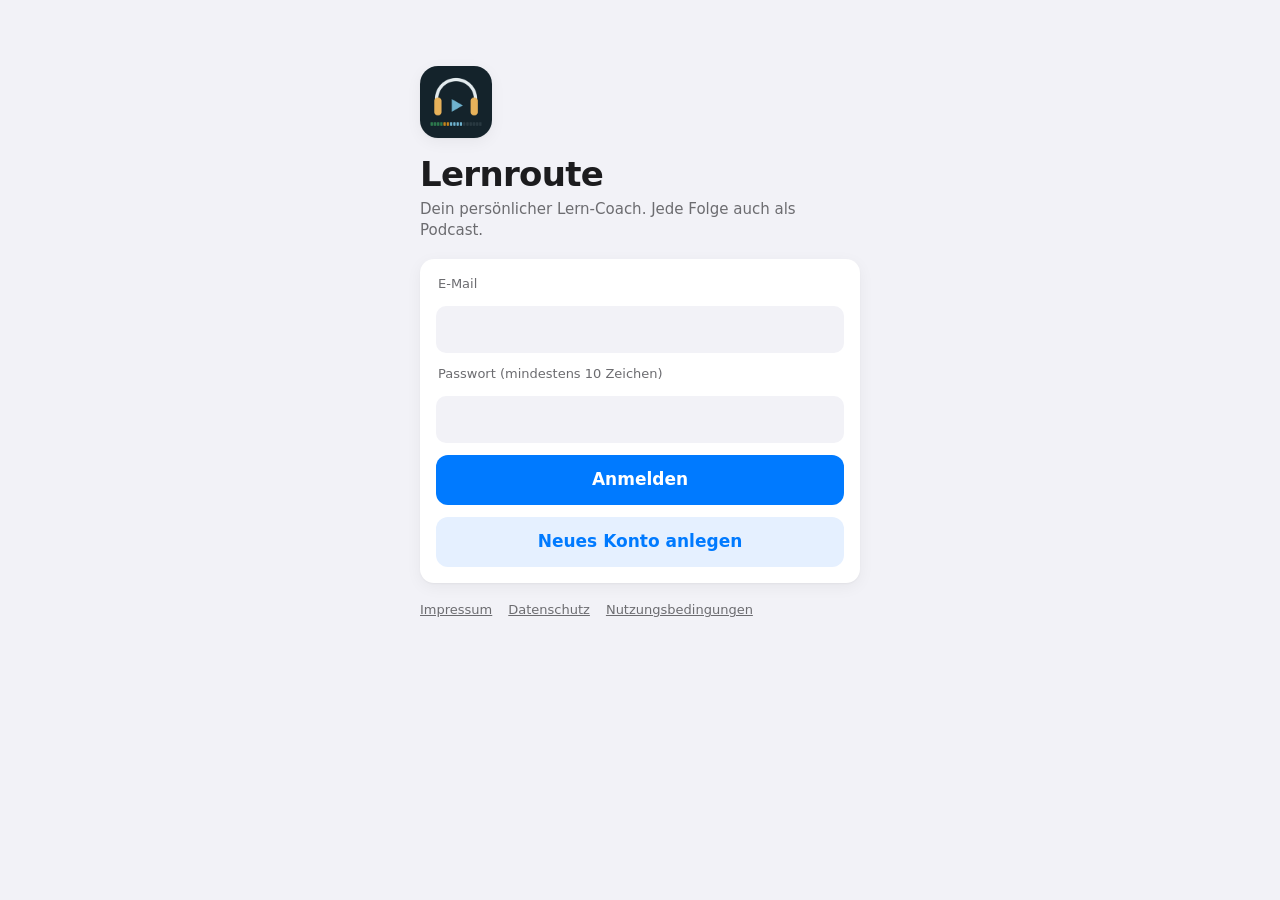
==== lernroute/index.html @ d4c07ac5 "Lernroute ausliefern 48ecef9" ====
<!doctype html>
<html lang="de">
<head>
<meta charset="utf-8">
<meta http-equiv="Content-Security-Policy" content="default-src 'self'; script-src 'self'; style-src 'self' 'unsafe-inline'; img-src 'self' data: blob:; media-src 'self' blob: https://hikftcmfdshvjpqovdaq.supabase.co; connect-src 'self' https://hikftcmfdshvjpqovdaq.supabase.co wss://hikftcmfdshvjpqovdaq.supabase.co; object-src 'none'; base-uri 'self'; form-action 'self'; frame-ancestors 'none'">
<meta name="referrer" content="no-referrer">
<meta name="viewport" content="width=device-width,initial-scale=1,viewport-fit=cover">
<title>Lernroute</title>
<meta name="description" content="Dein persönlicher Lern-Coach mit Podcast.">
<meta name="apple-mobile-web-app-title" content="Lernroute">
<meta name="apple-mobile-web-app-capable" content="yes">
<meta name="mobile-web-app-capable" content="yes">
<meta name="apple-mobile-web-app-status-bar-style" content="default">
<link rel="apple-touch-icon" href="icons/apple-touch-icon.png">
<link rel="icon" type="image/png" href="icons/icon-192.png">
<link rel="manifest" href="manifest.webmanifest">
<link rel="stylesheet" href="style.css">
<script src="config.js"></script>
<script src="version.js"></script>
<script src="vendor/supabase.js"></script>
</head>
<body>
<div class="wrap">
  <div class="err" id="err" hidden></div>

  <!-- Anmeldung -->
  <section class="gate" id="v-login" hidden aria-labelledby="t-login">
    <img class="logo" src="icons/icon-192.png" alt="">
    <div><h1 class="big" id="t-login">Lernroute</h1><p class="lead">Dein persönlicher Lern-Coach. Jede Folge auch als Podcast.</p></div>
    <form class="card field" id="f-login">
      <label for="l-mail">E-Mail</label>
      <input id="l-mail" class="txt" type="email" autocomplete="email" required>
      <label for="l-pw">Passwort (mindestens 10 Zeichen)</label>
      <input id="l-pw" class="txt" type="password" autocomplete="current-password" minlength="10" required>
      <button class="btn primary block" type="submit" id="b-login">Anmelden</button>
      <button class="btn block" type="button" id="b-registrieren">Neues Konto anlegen</button>
      <span class="hint" id="login-msg" role="status"></span>
    </form>
    <div class="links"><a href="impressum.html">Impressum</a><a href="datenschutz.html">Datenschutz</a><a href="agb.html">Nutzungsbedingungen</a></div>
  </section>

  <!-- Einladungscode -->
  <section class="gate" id="v-code" hidden aria-labelledby="t-code">
    <div><h1 class="big" id="t-code">Willkommen</h1><p class="lead">Die Lernroute ist gerade in einer geschlossenen Testphase. Gib deinen Einladungscode ein.</p></div>
    <form class="card field" id="f-code">
      <label for="c-code">Einladungscode</label>
      <input id="c-code" class="txt" autocomplete="off" autocapitalize="characters" required placeholder="LERNEN-XXXX-XXXX-XXXX">
      <button class="btn primary block" type="submit">Freischalten</button>
      <span class="hint" id="code-msg" role="status"></span>
    </form>
    <button class="btn ghost" type="button" data-abmelden>Abmelden</button>
  </section>

  <!-- Einwilligung -->
  <section class="gate" id="v-einw" hidden aria-labelledby="t-einw">
    <div><h1 class="big" id="t-einw">Bevor es losgeht</h1><p class="lead" id="einw-lead">Bitte lies und bestätige diese drei Punkte.</p></div>
    <form class="card field" id="f-einw">
      <label class="check"><input type="checkbox" required><span>Ich akzeptiere die <a href="agb.html" target="_blank" rel="noopener">Nutzungsbedingungen</a>.</span></label>
      <label class="check"><input type="checkbox" required><span>Ich habe die <a href="datenschutz.html" target="_blank" rel="noopener">Datenschutzerklärung</a> gelesen.</span></label>
      <label class="check"><input type="checkbox" required><span>Meine Eingaben (Profil, Fragen, Themen) werden zur Erstellung der Folgen an Anthropic (Claude) und ElevenLabs übermittelt. Ich gebe dort keine vertraulichen Firmendaten und keine Daten anderer Personen ein.</span></label>
      <button class="btn primary block" type="submit">Zustimmen und starten</button>
      <span class="hint" id="einw-msg" role="status"></span>
    </form>
    <button class="btn ghost" type="button" data-abmelden>Abmelden</button>
  </section>

  <!-- Leseansicht -->
  <article class="reader" id="reader" hidden>
    <div class="nav"><button class="back" id="rback">‹ Zurück</button></div>
    <div class="meta-line" id="rmeta"></div>
    <h2 id="rtitle"></h2>
    <div class="podplayer" id="rpod" hidden>
      <div class="pp-top"><span class="pp-ic" aria-hidden="true">🎧</span><div><strong>Podcast-Folge</strong><span class="hint">Anna und Ben · vertont mit ElevenLabs</span></div></div>
      <audio id="raudio" controls preload="metadata" playsinline></audio>
    </div>
    <span class="hint" id="rhinweis" role="status"></span>
    <div class="art" id="rbody"></div>
    <div class="exbox" id="rex" hidden>
      <span class="lbl">Mini-Übung</span>
      <label for="rexcb"><input type="checkbox" id="rexcb"><span id="rextext"></span></label>
    </div>
    <div class="exbox" id="rmerk" hidden><span class="lbl">Merksatz</span><span id="rmerktext"></span></div>
    <div id="rquellen"></div>
    <p class="foot">KI-generiert: Text von Claude (Anthropic), Stimmen von ElevenLabs. Bitte prüfe wichtige Angaben selbst.</p>
    <div><button class="back" id="rback2">‹ Zurück zur Übersicht</button></div>
  </article>

  <div id="main" hidden>
    <!-- Ebene 1: Lernrouten -->
    <section class="tab" id="tab-heute" aria-labelledby="t-heute">
      <div>
        <div class="toprow"><div class="date" id="today"></div><button class="langpill" id="langbtn" aria-haspopup="dialog">🌐 Deutsch</button></div>
        <h1 class="big" id="t-heute">Hallo!</h1>
        <p class="lead">Wähle eine Lernroute. Darin siehst du, was schon im Podcast ist und was noch kommt.</p>
      </div>
      <div class="list" id="laeuft" hidden></div>
      <div class="sec">
        <h2 class="group-title">Deine Lernrouten</h2>
        <div class="list" id="homeroutes"><p class="empty">Lade deine Lernrouten …</p></div>
        <button class="btn block" id="homeadd">+ Neue Lernroute</button>
      </div>
      <div class="sec">
        <h2 class="group-title" id="h-radar">Markt-Radar <small>samstags</small></h2>
        <div class="list" id="radar"><p class="empty">Der erste Markt-Radar erscheint hier am Samstag.</p></div>
      </div>
    </section>

    <!-- Ebene 2: eine Lernroute -->
    <section class="tab" id="tab-route" aria-labelledby="htitle" hidden>
      <div class="nav"><button class="back" id="rvback">‹ Lernrouten</button></div>
      <div class="card hero">
        <div class="hero-top">
          <div class="ring" aria-hidden="true"><svg viewBox="0 0 76 76"><circle cx="38" cy="38" r="32" fill="none" stroke="var(--fill)" stroke-width="9"/><circle id="ringc" cx="38" cy="38" r="32" fill="none" stroke="var(--green-fill)" stroke-width="9" stroke-linecap="round" stroke-dasharray="201.06" stroke-dashoffset="201.06"/></svg><span class="pct" id="ringp">0%</span></div>
          <div style="min-width:0"><h2 id="htitle">Lernroute</h2><p class="lead" id="hlead"></p></div>
        </div>
        <div class="route" id="route" aria-hidden="true"></div>
        <div class="stats" id="stats"></div>
        <div class="go">
          <button class="btn primary block" id="fire">Nächste Folge dieser Route starten</button>
          <span class="hint" id="firemsg" role="status">Nach etwa zehn Minuten ist sie hier und in deiner Podcast-App.</span>
        </div>
      </div>
      <div class="card podcard" id="podcard" hidden>
        <div class="pod-top"><span class="pod-ic" aria-hidden="true">🎧</span><div><strong id="podtitle">Eigene Sendung in der Podcast-App</strong><p class="hint" style="margin:2px 0 0">Jede Lernroute ist eine eigene Sendung. So mischen sich die Routen nicht.</p></div></div>
        <div class="row"><a class="btn primary" id="podopen" target="_blank" rel="noopener">In Apple Podcasts abonnieren</a><button class="btn" id="podcopy">Adresse kopieren</button></div>
        <span class="hint" id="podmsg" role="status"></span>
        <details class="how"><summary>Klappt der Knopf nicht? So geht es von Hand</summary>
          <ol><li>Tippe auf „Adresse kopieren“.</li><li>Öffne die App Podcasts und tippe unten auf „Mediathek“.</li><li>Tippe oben rechts auf „…“ und dann auf „Sendung per URL folgen“.</li><li>Füge die Adresse ein und tippe auf „Folgen“.</li></ol>
          <code id="podurl"></code></details>
      </div>
      <div class="seg wide" id="rvseg" role="tablist" aria-label="Folgen filtern">
        <button role="tab" data-v="pod" aria-pressed="true">Im Podcast</button>
        <button role="tab" data-v="wait" aria-pressed="false">Noch nicht</button>
        <button role="tab" data-v="open" aria-pressed="false">Noch offen</button>
      </div>
      <p class="foot" id="rvhint"></p>
      <div class="list" id="folgenliste"></div>
    </section>

    <!-- Themen -->
    <section class="tab" id="tab-themen" aria-labelledby="h-route" hidden>
      <div>
        <div class="date" id="routecount"></div>
        <h1 class="big" id="h-route">Themen</h1>
        <div class="rchips" id="rchips" role="group" aria-label="Lernroute wählen" style="margin-top:12px"></div>
        <p class="lead">Tippe an, wie gut du ein Thema kannst. Unsicheres kommt wieder. Mit „Als Folge“ machst du aus jedem Thema sofort eine Podcast-Folge.</p>
      </div>
      <div id="phases"><p class="empty">Die Themen erscheinen hier, sobald dein Stand geladen ist.</p></div>
    </section>

    <!-- Fragen und Wünsche -->
    <section class="tab" id="tab-fragen" aria-labelledby="t-fragen" hidden>
      <div>
        <h1 class="big" id="t-fragen">Fragen</h1>
        <p class="lead">Alles, was dir unklar ist oder was du lernen möchtest. Dein Coach greift es auf.</p>
      </div>
      <div class="sec">
        <h2 class="group-title">Wunschthema</h2>
        <div class="card field">
          <label for="wroute">Lernroute</label>
          <select id="wroute" class="txt"></select>
          <label for="wtitle">Begriff oder Thema für eine eigene Folge</label>
          <input id="wtitle" class="txt" type="text" maxlength="120" placeholder="z. B. Was ist eine Vektor-Datenbank?">
          <label for="wnote">Worauf soll der Coach eingehen? (optional)</label>
          <textarea id="wnote" maxlength="500" placeholder="z. B. Mein Team spricht ständig davon, ich weiß nicht, wofür wir das brauchen."></textarea>
          <button class="btn primary block" id="wnow">Jetzt Folge erstellen</button>
          <button class="btn block" id="wsave">Für später vormerken</button>
          <span class="hint" id="wmsg" role="status"></span>
        </div>
        <p class="foot">„Vormerken“ setzt das Thema an die Spitze der gewählten Lernroute, es kommt in der nächsten Folge dran.</p>
      </div>
      <div class="sec">
        <h2 class="group-title">Frage an deinen Coach</h2>
        <div class="card field">
          <label for="qtext">Begriff unklar, Situation aus dem Team?</label>
          <textarea id="qtext" maxlength="1000" placeholder="z. B. Was ist der Unterschied zwischen Ontologie und Knowledge Graph?"></textarea>
          <button class="btn primary block" id="qsend">Frage speichern</button>
          <span class="hint" id="qmsg" role="status"></span>
        </div>
        <ul class="qlist list" id="qlist" hidden></ul>
      </div>
    </section>

    <!-- Mehr: Routen, Profil, Plan, Sprache, Konto -->
    <section class="tab" id="tab-mehr" aria-labelledby="t-mehr" hidden>
      <div>
        <h1 class="big" id="t-mehr">Mehr</h1>
        <p class="kontingent" id="kontingent"></p>
      </div>
      <div class="sec">
        <h2 class="group-title">Deine Lernrouten</h2>
        <p class="foot">Dein Coach wechselt zwischen allen aktiven Routen.</p>
        <div class="list rlist" id="rlist"></div>
      </div>
      <div class="sec" id="sec-new">
        <h2 class="group-title">Neue Lernroute</h2>
        <div class="card field">
          <label for="ntopic">Welches Themengebiet willst du lernen?</label>
          <input id="ntopic" class="txt" type="text" maxlength="140" placeholder="z. B. Ein kleiner werdendes Team führen">
          <label for="ngoal">Was willst du am Ende können? (optional)</label>
          <textarea id="ngoal" maxlength="500" placeholder="z. B. Einen Business Case für Agenten vorlegen können."></textarea>
          <button class="btn primary block" id="ngen">Lernroute vorschlagen</button>
          <button class="btn block" id="nsugg">Ideen für mich</button>
          <span class="hint" id="nmsg" role="status"></span>
          <div id="vorschlaege" style="display:flex;flex-direction:column;gap:14px"></div>
        </div>
        <p class="foot">Claude macht einen Vorschlag mit drei Stufen, passend zu deinem Profil. Du entscheidest, ob du ihn übernimmst.</p>
      </div>
      <div class="sec">
        <h2 class="group-title">Dein Profil</h2>
        <div class="card field">
          <label for="ptext">Rolle, Situation, Ziele, Vorwissen. Daraus leitet der Coach ab, was für dich zählt. Bitte keine vertraulichen Firmendaten und keine Namen anderer Personen.</label>
          <textarea id="ptext" maxlength="4000" style="min-height:160px"></textarea>
          <button class="btn primary block" id="psave">Profil speichern</button>
          <span class="hint" id="pmsg" role="status"></span>
        </div>
      </div>
      <div class="sec" id="sec-plan">
        <h2 class="group-title">Automatische Folgen</h2>
        <div class="card field">
          <label>An diesen Tagen kommt automatisch eine neue Folge</label>
          <div class="tage" id="plantage" role="group" aria-label="Wochentage"></div>
          <label for="planstunde">Ab dieser Uhrzeit</label>
          <select id="planstunde" class="txt"></select>
          <span class="hint" id="planmsg" role="status"></span>
        </div>
      </div>
      <div class="sec">
        <h2 class="group-title">Sprache</h2>
        <button class="btn block" id="langbtn2" aria-haspopup="dialog">🌐 Deutsch</button>
      </div>
      <div class="sec" id="sec-feeds" hidden>
        <h2 class="group-title">Podcast-Feeds</h2>
        <div class="card field">
          <p class="hint" style="margin:0">Jede Lernroute und der Markt-Radar sind eigene, private Sendungen. Die Adressen sind geheim: teile sie nicht.</p>
          <div class="feeds" id="feeds"></div>
          <button class="btn block" id="feederneuern">Neue Adressen erzeugen</button>
          <span class="hint" id="feedmsg" role="status"></span>
        </div>
      </div>
      <div class="sec">
        <h2 class="group-title">Konto</h2>
        <div class="card field">
          <span class="hint" id="kontomail"></span>
          <a class="btn block" id="adminlink" href="admin.html" hidden>Admin-Bereich</a>
          <button class="btn block" type="button" data-abmelden>Abmelden</button>
          <button class="btn danger block" type="button" id="kontoweg">Konto und alle Daten löschen</button>
          <span class="hint" id="kontomsg" role="status"></span>
        </div>
        <div class="links"><a href="impressum.html">Impressum</a><a href="datenschutz.html">Datenschutz</a><a href="agb.html">Nutzungsbedingungen</a></div>
      </div>
    </section>
  </div>
</div>

<div class="sheet-bg" id="langsheet" hidden>
  <div class="sheet" role="dialog" aria-modal="true" aria-labelledby="lsh">
    <div class="grab" aria-hidden="true"></div>
    <h2 id="lsh">Sprache</h2>
    <div class="field">
      <label>Sprache der Lernseite</label>
      <div class="seg wide" id="uiseg" role="group" aria-label="Sprache der Lernseite"></div>
      <label>Sprache deiner Folgen</label>
      <div class="seg wide" id="podseg" role="group" aria-label="Sprache deiner Folgen"></div>
      <p class="foot" style="padding:0">Gilt für neue Lernschnipsel und Podcast-Folgen. Bisherige Folgen bleiben in ihrer Sprache.</p>
      <span class="hint" id="langmsg" role="status"></span>
      <button class="btn primary block" id="langdone">Fertig</button>
    </div>
  </div>
</div>

<div class="tabbar" id="tabbar" hidden><nav role="tablist" aria-label="Bereiche">
  <button role="tab" data-tab="heute" aria-selected="true"><svg viewBox="0 0 24 24" fill="none" stroke="currentColor" stroke-width="1.8" stroke-linecap="round" stroke-linejoin="round" aria-hidden="true"><path d="M4 13a8 8 0 0 1 16 0"/><rect x="3" y="13" width="4" height="7" rx="1.5"/><rect x="17" y="13" width="4" height="7" rx="1.5"/></svg>Lernen</button>
  <button role="tab" data-tab="themen" aria-selected="false"><svg viewBox="0 0 24 24" fill="none" stroke="currentColor" stroke-width="1.8" stroke-linecap="round" stroke-linejoin="round" aria-hidden="true"><circle cx="5" cy="6" r="1.4"/><circle cx="5" cy="12" r="1.4"/><circle cx="5" cy="18" r="1.4"/><path d="M10 6h10M10 12h10M10 18h10"/></svg>Themen</button>
  <button role="tab" data-tab="fragen" aria-selected="false"><svg viewBox="0 0 24 24" fill="none" stroke="currentColor" stroke-width="1.8" stroke-linecap="round" stroke-linejoin="round" aria-hidden="true"><path d="M20 12a8 8 0 0 1-11.6 7.1L4 20l1-4.2A8 8 0 1 1 20 12z"/><path d="M10 10a2 2 0 1 1 2.8 1.8c-.5.3-.8.7-.8 1.2M12 15.5v.01"/></svg>Fragen</button>
  <button role="tab" data-tab="mehr" aria-selected="false"><svg viewBox="0 0 24 24" fill="none" stroke="currentColor" stroke-width="1.8" stroke-linecap="round" stroke-linejoin="round" aria-hidden="true"><circle cx="5" cy="12" r="1.6"/><circle cx="12" cy="12" r="1.6"/><circle cx="19" cy="12" r="1.6"/></svg>Mehr</button>
</nav></div>

<script src="app.js"></script>
</body>
</html>
---- lernroute/style.css ----
/* Lernroute – Gestaltung im Stil von iOS: große Titel, gruppierte Listen, Tab-Leiste unten */
/* Aufbau wie eine iPhone-App: große Titel, gruppierte Listen auf grauem Grund, Tab-Leiste unten */
:root{
  --bg:#F2F2F7; --surface:#FFFFFF; --fill:#F2F2F7; --ink:#1C1C1E; --muted:#6C6C70; --line:#E3E3E8;
  --tint:#007AFF; --tint-soft:#E5F0FF; --orange:#C25E00; --orange-fill:#FF9500; --orange-soft:#FFF1DE;
  --green:#248A3D; --green-fill:#34C759; --green-soft:#E3F6E8; --bar:rgba(249,249,251,.86);
  --shadow:0 1px 2px rgba(0,0,0,.04),0 4px 16px rgba(0,0,0,.05);
  --f:-apple-system,BlinkMacSystemFont,"SF Pro Text","SF Pro Display","Helvetica Neue",system-ui,"Segoe UI",Roboto,sans-serif;
  --r:14px;
}
@media (prefers-color-scheme: dark){:root:not([data-theme="light"]){
  --bg:#000000; --surface:#1C1C1E; --fill:#2C2C2E; --ink:#F5F5F7; --muted:#98989F; --line:#38383A;
  --tint:#0A84FF; --tint-soft:#0B2A4D; --orange:#FF9F0A; --orange-fill:#FF9F0A; --orange-soft:#3A2A10;
  --green:#30D158; --green-fill:#30D158; --green-soft:#11331C; --bar:rgba(22,22,24,.86); --shadow:none; color-scheme:dark}}
:root[data-theme="dark"]{
  --bg:#000000; --surface:#1C1C1E; --fill:#2C2C2E; --ink:#F5F5F7; --muted:#98989F; --line:#38383A;
  --tint:#0A84FF; --tint-soft:#0B2A4D; --orange:#FF9F0A; --orange-fill:#FF9F0A; --orange-soft:#3A2A10;
  --green:#30D158; --green-fill:#30D158; --green-soft:#11331C; --bar:rgba(22,22,24,.86); --shadow:none; color-scheme:dark}
*{box-sizing:border-box;-webkit-tap-highlight-color:transparent}
[hidden]{display:none!important}
body{margin:0;background:var(--bg);color:var(--ink);font-family:var(--f);font-size:17px;line-height:1.4;-webkit-font-smoothing:antialiased;
  padding:calc(12px + env(safe-area-inset-top,0px)) 16px calc(110px + env(safe-area-inset-bottom,0px))}
.wrap{max-width:680px;margin:0 auto}
h1,h2,h3{margin:0;text-wrap:balance}
.big{font-size:34px;font-weight:700;letter-spacing:-.02em;line-height:1.1}
.date{font-size:13px;font-weight:600;text-transform:uppercase;letter-spacing:.02em;color:var(--muted);margin:8px 0 2px}
.lead{color:var(--muted);font-size:15px;margin:6px 0 0;max-width:60ch}
.tab{display:flex;flex-direction:column;gap:22px;padding-top:8px}
.group-title{font-size:22px;font-weight:700;letter-spacing:-.01em;display:flex;align-items:baseline;gap:8px}
.group-title small{margin-left:auto;font-size:15px;font-weight:400;color:var(--muted)}
.foot{font-size:13px;color:var(--muted);padding:0 4px;line-height:1.4}
.sec{display:flex;flex-direction:column;gap:8px}
.card{background:var(--surface);border-radius:var(--r);padding:16px;box-shadow:var(--shadow)}
.list{background:var(--surface);border-radius:var(--r);overflow:hidden;box-shadow:var(--shadow)}

/* Kopfkarte */
.hero{display:flex;flex-direction:column;gap:14px;padding:18px}
.hero-top{display:flex;gap:16px;align-items:center}
.ring{flex:none;width:76px;height:76px;position:relative}
.ring svg{width:76px;height:76px;transform:rotate(-90deg)}
.ring .pct{position:absolute;inset:0;display:grid;place-items:center;font-size:17px;font-weight:700;font-variant-numeric:tabular-nums}
.hero h2{font-size:22px;font-weight:700;letter-spacing:-.01em;line-height:1.2}
.route{display:flex;gap:3px;height:6px}
.route span{flex:1;background:var(--fill);border-radius:3px}
.route span.v{background:var(--green-fill)}.route span.u{background:var(--orange-fill)}.route span.c{background:var(--tint)}
.stats{display:flex;flex-wrap:wrap;gap:6px 16px;font-size:13px;color:var(--muted);font-variant-numeric:tabular-nums}
.stats b{color:var(--ink);font-weight:600}
.dot{display:inline-block;width:8px;height:8px;border-radius:50%;margin-right:6px;vertical-align:1px}
.go{display:flex;flex-direction:column;gap:8px}

/* Bedienelemente */
button,select{font:inherit;cursor:pointer;color:var(--tint);background:none;border:0;padding:0}
button:disabled{opacity:.45;cursor:default}
:focus-visible{outline:3px solid color-mix(in srgb,var(--tint) 50%,transparent);outline-offset:2px;border-radius:10px}
.btn{display:inline-flex;align-items:center;justify-content:center;gap:6px;min-height:44px;padding:0 18px;border-radius:12px;font-size:17px;font-weight:600;background:var(--tint-soft);color:var(--tint)}
.btn.primary{background:var(--tint);color:#fff}
.btn.block{width:100%;min-height:50px}
.btn.sm{min-height:32px;padding:0 12px;font-size:14px;border-radius:999px}
.row{display:flex;flex-wrap:wrap;gap:10px;align-items:center}
.hint{font-size:13px;color:var(--muted)}
.hint:empty{display:none}
.err{font-size:14px;color:var(--orange);background:var(--orange-soft);border-radius:12px;padding:10px 12px}
.field{display:flex;flex-direction:column;gap:10px}
.field label{font-size:13px;color:var(--muted);padding:0 2px}
input.txt,textarea{width:100%;font:inherit;font-size:17px;color:var(--ink);background:var(--fill);border:0;border-radius:10px;padding:12px}
textarea{min-height:84px;resize:vertical}
::placeholder{color:var(--muted);opacity:.8}

/* Routen-Auswahl */
.rchips{display:flex;gap:8px;overflow-x:auto;scrollbar-width:none;margin:0 -16px;padding:2px 16px}
.rchips::-webkit-scrollbar{display:none}
.rchip{flex:none;border-radius:999px;padding:7px 14px;font-size:15px;font-weight:500;background:var(--surface);color:var(--ink);box-shadow:var(--shadow)}
.rchip[aria-pressed="true"]{background:var(--ink);color:var(--bg)}
.rchip.paused{opacity:.55}
.rchip.add{color:var(--tint);background:var(--tint-soft);box-shadow:none}

/* Folgen-Liste */
.cards{display:flex;flex-direction:column}
.scard{display:grid;grid-template-columns:44px 1fr auto;gap:2px 12px;align-items:center;text-align:left;width:100%;padding:12px 16px;color:var(--ink);position:relative}
.scard+.scard::before{content:"";position:absolute;top:0;left:72px;right:0;height:1px;background:var(--line)}
.scard:active{background:var(--fill)}
.scard .ic{grid-row:1/4;width:44px;height:44px;border-radius:11px;display:grid;place-items:center;background:linear-gradient(145deg,#5E5CE6,#007AFF);color:#fff}
.scard.radar .ic{background:linear-gradient(145deg,#FF9F0A,#FF6B22)}
.scard .t{font-size:17px;font-weight:600;line-height:1.25;grid-column:2}
.scard .meta{font-size:13px;color:var(--muted);grid-column:2;grid-row:1}
.scard .done,.scard .todo{font-size:13px;grid-column:2}
.scard .done{color:var(--green)}.scard .todo{color:var(--orange)}
.scard .chev{grid-column:3;grid-row:1/4;color:var(--muted);font-size:22px;line-height:1}
.empty{color:var(--muted);font-size:15px;padding:18px 16px;margin:0;text-align:center}

/* Themen */
.phase{display:flex;flex-direction:column;gap:8px}
.phase-h{display:flex;align-items:baseline;gap:8px;padding:0 4px}
.phase-h .lvl{font-size:13px;color:var(--muted);text-transform:uppercase;letter-spacing:.02em}
.phase-h h3{font-size:20px;font-weight:700;letter-spacing:-.01em;flex:1}
.phase-h .cnt{font-size:15px;color:var(--muted);font-variant-numeric:tabular-nums}
.topic{display:grid;grid-template-columns:26px 1fr;gap:4px 12px;padding:14px 16px;position:relative}
.topic+.topic::before{content:"";position:absolute;top:0;left:54px;right:0;height:1px;background:var(--line)}
.st{width:22px;height:22px;border-radius:50%;border:2px solid var(--line);margin-top:1px;display:grid;place-items:center;color:#fff;font-size:13px;font-weight:700}
.st.v{background:var(--green-fill);border-color:var(--green-fill)}
.st.u{border-color:var(--orange-fill);color:var(--orange-fill)}
.st.c{border-color:var(--tint)}
.ttl{min-width:0}
.ttl strong{font-weight:600;font-size:17px}
.ttl .code{font-size:12px;color:var(--muted);margin-left:6px;font-variant-numeric:tabular-nums}
.ttl .sub{display:block;font-size:14px;color:var(--muted);margin-top:2px}
.acts{grid-column:2;display:flex;flex-wrap:wrap;gap:8px;align-items:center;margin-top:8px}
.seg{display:inline-flex;background:var(--fill);border-radius:9px;padding:2px;gap:2px}
.seg button{border-radius:7px;padding:5px 11px;font-size:13px;font-weight:500;color:var(--ink)}
.seg button[aria-pressed="true"]{background:var(--surface);box-shadow:0 1px 3px rgba(0,0,0,.12);font-weight:600}
.seg button[aria-pressed="true"][data-s="unsicher"]{color:var(--orange)}
.seg button[aria-pressed="true"][data-s="verstanden"]{color:var(--green)}
.mk{min-height:30px;padding:0 12px;border-radius:999px;font-size:13px;font-weight:600;background:var(--tint-soft);color:var(--tint)}
.mk[data-arm="1"]{background:var(--tint);color:#fff}
.topic .hint{grid-column:2}

/* Fragen */
.qlist{display:flex;flex-direction:column;margin:0;padding:0;list-style:none}
.q{display:flex;flex-direction:column;gap:6px;padding:14px 16px;position:relative}
.q+.q::before{content:"";position:absolute;top:0;left:16px;right:0;height:1px;background:var(--line)}
.q .meta{font-size:13px;color:var(--muted);display:flex;gap:10px;align-items:center}
.q .ans{background:var(--fill);border-radius:12px;padding:10px 12px;font-size:15px}
.pill{font-size:12px;font-weight:600;padding:2px 8px;border-radius:999px}
.pill.open{background:var(--orange-soft);color:var(--orange)}
.pill.done{background:var(--green-soft);color:var(--green)}
.linkbtn{font-size:15px;color:var(--tint);margin-left:auto}

/* Routen und Profil */
.prev{display:flex;flex-direction:column;gap:10px;border-top:1px solid var(--line);padding-top:14px}
.prev h3{font-size:20px}
.prev ol{margin:0;padding-left:22px;font-size:15px}
.prev li{margin-bottom:4px}
.prev .stg{font-size:13px;font-weight:600;text-transform:uppercase;letter-spacing:.02em;color:var(--muted);margin-top:6px}
.sugg{display:flex;flex-direction:column;gap:8px}
.sugg:empty{display:none}
.sugg button{text-align:left;background:var(--fill);border-radius:12px;padding:10px 12px;font-size:15px;font-weight:600;color:var(--ink)}
.sugg button small{display:block;color:var(--muted);font-size:13px;font-weight:400;margin-top:2px}
.rlist{display:flex;flex-direction:column}
.rrow{display:flex;gap:12px;align-items:center;padding:12px 16px;position:relative}
.rrow+.rrow::before{content:"";position:absolute;top:0;left:16px;right:0;height:1px;background:var(--line)}
.rrow .nm{flex:1;min-width:0}
.rrow .nm small{display:block;color:var(--muted);font-size:14px}
.rrow .linkbtn{margin-left:0}

/* Sprache */
.toprow{display:flex;align-items:center;gap:8px}
.toprow .date{flex:1}
.langpill{font-size:14px;font-weight:600;color:var(--tint);background:var(--surface);border-radius:999px;padding:6px 12px;box-shadow:var(--shadow);margin-top:8px}
.sheet-bg{position:fixed;inset:0;z-index:20;background:rgba(0,0,0,.35);display:flex;align-items:flex-end;justify-content:center}
.sheet{background:var(--bg);width:100%;max-width:680px;border-radius:16px 16px 0 0;padding:10px 16px calc(20px + env(safe-area-inset-bottom,0px));display:flex;flex-direction:column;gap:12px;box-shadow:0 -8px 30px rgba(0,0,0,.2)}
.sheet .grab{width:36px;height:5px;border-radius:3px;background:var(--line);align-self:center}
.sheet h2{font-size:22px;font-weight:700}
.sheet .seg.wide button{font-size:13px;padding:9px 2px}
@media (prefers-reduced-motion:no-preference){.sheet{animation:up .25s ease-out}@keyframes up{from{transform:translateY(30px);opacity:.5}to{transform:none;opacity:1}}}

/* Podcast-Player in der Leseansicht */
.podplayer{background:var(--surface);border-radius:var(--r);padding:14px 16px;display:flex;flex-direction:column;gap:10px;box-shadow:var(--shadow)}
.pp-top{display:flex;gap:12px;align-items:center}
.pp-top .pp-ic{width:44px;height:44px;border-radius:11px;display:grid;place-items:center;background:linear-gradient(145deg,#5E5CE6,#007AFF);font-size:22px;flex:none}
.pp-top strong{display:block;font-size:17px}
.podplayer audio{width:100%}

/* Ebene 1 und 2 */
.rcard{display:grid;grid-template-columns:48px 1fr auto;gap:2px 12px;align-items:center;width:100%;text-align:left;padding:14px 16px;color:var(--ink);position:relative}
.rcard+.rcard::before{content:"";position:absolute;top:0;left:76px;right:0;height:1px;background:var(--line)}
.rcard:active{background:var(--fill)}
.rcard .rav{grid-row:1/4;width:48px;height:48px;border-radius:12px;display:grid;place-items:center;color:#fff;font-weight:700;font-size:17px}
.rcard .t{grid-column:2;font-size:17px;font-weight:600;line-height:1.25}
.rcard .s{grid-column:2;font-size:14px;color:var(--muted)}
.rcard .bar{grid-column:2;height:5px;border-radius:3px;background:var(--fill);overflow:hidden;margin-top:6px}
.rcard .bar i{display:block;height:100%;background:var(--green-fill);border-radius:3px}
.rcard .chev{grid-column:3;grid-row:1/4;color:var(--muted);font-size:22px}
.podcard{display:flex;flex-direction:column;gap:12px}
.pod-top{display:flex;gap:12px;align-items:flex-start}
.pod-ic{font-size:26px;line-height:1}
a.btn{text-decoration:none}
.how summary{font-size:14px;color:var(--tint);cursor:pointer}
.how ol{margin:8px 0;padding-left:20px;font-size:15px}
.how code{display:block;font-size:12px;background:var(--fill);border-radius:8px;padding:8px;word-break:break-all;user-select:all}
.seg.wide{display:flex;width:100%}
.seg.wide button{flex:1;padding:8px 4px;font-size:14px}
.item{position:relative}
.item+.item::before{content:"";position:absolute;top:0;left:72px;right:0;height:1px;background:var(--line);z-index:1}
.item .scard::before{display:none}
.item .acts2{display:flex;flex-wrap:wrap;gap:8px;align-items:center;padding:0 16px 12px 72px;margin-top:-4px}
.badge{font-size:12px;font-weight:600;padding:2px 8px;border-radius:999px}
.badge.pod{background:var(--green-soft);color:var(--green)}
.badge.wait{background:var(--orange-soft);color:var(--orange)}
.badge.none{background:var(--fill);color:var(--muted)}
.otopic{display:grid;grid-template-columns:1fr auto;gap:2px 12px;align-items:center;padding:12px 16px;position:relative}
.otopic+.otopic::before{content:"";position:absolute;top:0;left:16px;right:0;height:1px;background:var(--line)}
.otopic .sub{font-size:14px;color:var(--muted)}
.otopic .hint{grid-column:1/3}

/* Leseansicht */
.nav{position:sticky;top:0;z-index:5;margin:0 -16px;padding:calc(8px + env(safe-area-inset-top,0px)) 16px 8px;background:var(--bar);-webkit-backdrop-filter:saturate(180%) blur(20px);backdrop-filter:saturate(180%) blur(20px)}
.back{font-size:17px;color:var(--tint);min-height:44px;display:inline-flex;align-items:center;gap:2px}
.reader{display:flex;flex-direction:column;gap:16px}
.reader h2{font-size:30px;font-weight:700;letter-spacing:-.02em;line-height:1.15}
.reader .tools{display:flex;flex-wrap:wrap;gap:10px}
.art{max-width:64ch;font-size:18px;line-height:1.6}
.art h3{font-size:20px;font-weight:700;margin:24px 0 6px}
.art p{margin:0 0 14px}
.art ul{margin:0 0 14px;padding-left:22px}
.art a{color:var(--tint)}
.exbox{background:var(--surface);border-radius:var(--r);padding:16px;display:flex;flex-direction:column;gap:10px;box-shadow:var(--shadow)}
.exbox .lbl{font-size:13px;font-weight:600;text-transform:uppercase;letter-spacing:.02em;color:var(--orange)}
.exbox label{display:flex;gap:12px;align-items:flex-start;font-size:17px;cursor:pointer}
input[type=checkbox]{width:22px;height:22px;flex:none;margin:1px 0 0;accent-color:var(--green-fill)}
.meta-line{font-size:13px;font-weight:600;color:var(--muted);text-transform:uppercase;letter-spacing:.02em}

/* Vorlese-Leiste und Tab-Leiste */
.player{position:fixed;left:12px;right:12px;bottom:calc(66px + env(safe-area-inset-bottom,0px));z-index:9;max-width:656px;margin:0 auto;background:var(--bar);-webkit-backdrop-filter:saturate(180%) blur(20px);backdrop-filter:saturate(180%) blur(20px);border-radius:16px;padding:10px 12px;display:flex;gap:10px;align-items:center;box-shadow:0 6px 24px rgba(0,0,0,.14)}
body.reading .player{bottom:calc(12px + env(safe-area-inset-bottom,0px))}
.player .now{flex:1;min-width:0;font-size:12px;color:var(--muted)}
.player .now strong{color:var(--ink);font-size:15px;font-weight:600;display:block;white-space:nowrap;overflow:hidden;text-overflow:ellipsis}
.player select{font-size:14px;color:var(--tint)}
.player button{font-size:15px;font-weight:600}
.tabbar{position:fixed;left:0;right:0;bottom:0;z-index:8;display:flex;justify-content:center;background:var(--bar);-webkit-backdrop-filter:saturate(180%) blur(20px);backdrop-filter:saturate(180%) blur(20px);border-top:.5px solid var(--line);padding-bottom:env(safe-area-inset-bottom,0px)}
.tabbar nav{display:flex;width:100%;max-width:680px}
.tabbar button{flex:1;display:flex;flex-direction:column;align-items:center;gap:2px;padding:7px 0 6px;font-size:11px;font-weight:500;color:var(--muted)}
.tabbar button svg{width:26px;height:26px}
.tabbar button[aria-selected="true"]{color:var(--tint)}
body.reading .tabbar{display:none}
@media (prefers-reduced-motion:no-preference){.tab,.reader{animation:in .25s ease-out}@keyframes in{from{opacity:0;transform:translateY(6px)}to{opacity:1;transform:none}}
  .ring circle{transition:stroke-dashoffset .6s ease}}

/* Anmeldung, Freischaltung, Einwilligung */
.gate{max-width:440px;margin:6vh auto 0;display:flex;flex-direction:column;gap:18px}
.gate .logo{width:72px;height:72px;border-radius:18px;box-shadow:var(--shadow)}
.gate .card{display:flex;flex-direction:column;gap:12px}
.check{display:flex;gap:12px;align-items:flex-start;font-size:15px}
.check a{color:var(--tint)}
.links{display:flex;flex-wrap:wrap;gap:6px 16px;font-size:13px}
.links a{color:var(--muted)}
.btn.danger{background:var(--orange-soft);color:var(--orange)}
.btn.ghost{background:none;color:var(--tint)}
.kontingent{font-size:13px;color:var(--muted)}
/* Wochenplan */
.tage{display:flex;gap:6px;flex-wrap:wrap}
.tage button{width:42px;height:42px;border-radius:50%;background:var(--fill);color:var(--ink);font-size:14px;font-weight:600}
.tage button[aria-pressed="true"]{background:var(--tint);color:#fff}
select.txt{appearance:none;-webkit-appearance:none}
/* Feed-Liste */
.feeds{display:flex;flex-direction:column;gap:10px}
.feed{display:flex;flex-direction:column;gap:6px;padding:12px;border-radius:12px;background:var(--fill)}
.feed strong{font-size:15px}
.feed .row a,.feed .row button{min-height:34px;padding:0 12px;font-size:14px;border-radius:999px}
/* Laufende Aufträge */
.lauf{display:flex;gap:10px;align-items:center;padding:12px 16px;font-size:15px}
.lauf+.lauf{border-top:1px solid var(--line)}
.spinner{width:18px;height:18px;border-radius:50%;border:2.5px solid var(--fill);border-top-color:var(--tint);flex:none}
@media (prefers-reduced-motion:no-preference){.spinner{animation:dreh 1s linear infinite}@keyframes dreh{to{transform:rotate(360deg)}}}
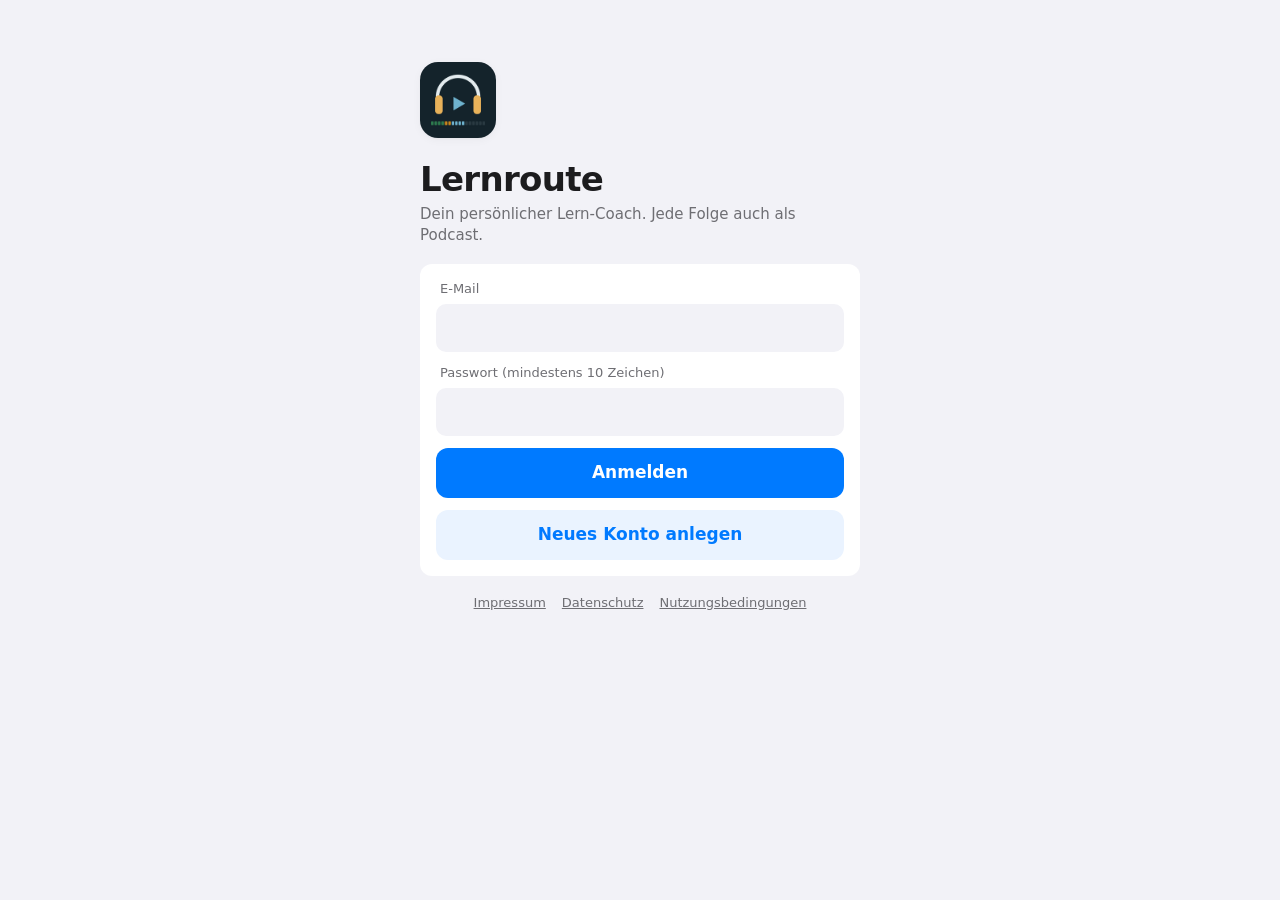
==== commit 8da19477: "Lernroute ausliefern 16c8dbd" ====
--- a/lernroute/index.html
+++ b/lernroute/index.html
@@ -5,6 +5,8 @@
 <meta http-equiv="Content-Security-Policy" content="default-src 'self'; script-src 'self'; style-src 'self' 'unsafe-inline'; img-src 'self' data: blob:; media-src 'self' blob: https://hikftcmfdshvjpqovdaq.supabase.co; connect-src 'self' https://hikftcmfdshvjpqovdaq.supabase.co wss://hikftcmfdshvjpqovdaq.supabase.co; object-src 'none'; base-uri 'self'; form-action 'self'; frame-ancestors 'none'">
 <meta name="referrer" content="no-referrer">
 <meta name="viewport" content="width=device-width,initial-scale=1,viewport-fit=cover">
+<meta name="color-scheme" content="light">
+<meta name="theme-color" content="#F2F2F7">
 <title>Lernroute</title>
 <meta name="description" content="Dein persönlicher Lern-Coach mit Podcast.">
 <meta name="apple-mobile-web-app-title" content="Lernroute">
@@ -26,12 +28,10 @@
   <!-- Anmeldung -->
   <section class="gate" id="v-login" hidden aria-labelledby="t-login">
     <img class="logo" src="icons/icon-192.png" alt="">
-    <div><h1 class="big" id="t-login">Lernroute</h1><p class="lead">Dein persönlicher Lern-Coach. Jede Folge auch als Podcast.</p></div>
-    <form class="card field" id="f-login">
-      <label for="l-mail">E-Mail</label>
-      <input id="l-mail" class="txt" type="email" autocomplete="email" required>
-      <label for="l-pw">Passwort (mindestens 10 Zeichen)</label>
-      <input id="l-pw" class="txt" type="password" autocomplete="current-password" minlength="10" required>
+    <div><h1 id="t-login">Lernroute</h1><p class="hint" style="font-size:15px">Dein persönlicher Lern-Coach. Jede Folge auch als Podcast.</p></div>
+    <form class="karte" id="f-login">
+      <div class="feld"><label for="l-mail">E-Mail</label><input id="l-mail" class="txt" type="email" autocomplete="email" required></div>
+      <div class="feld"><label for="l-pw">Passwort (mindestens 10 Zeichen)</label><input id="l-pw" class="txt" type="password" autocomplete="current-password" minlength="10" required></div>
       <button class="btn primary block" type="submit" id="b-login">Anmelden</button>
       <button class="btn block" type="button" id="b-registrieren">Neues Konto anlegen</button>
       <span class="hint" id="login-msg" role="status"></span>
@@ -41,10 +41,9 @@
 
   <!-- Einladungscode -->
   <section class="gate" id="v-code" hidden aria-labelledby="t-code">
-    <div><h1 class="big" id="t-code">Willkommen</h1><p class="lead">Die Lernroute ist gerade in einer geschlossenen Testphase. Gib deinen Einladungscode ein.</p></div>
-    <form class="card field" id="f-code">
-      <label for="c-code">Einladungscode</label>
-      <input id="c-code" class="txt" autocomplete="off" autocapitalize="characters" required placeholder="LERNEN-XXXX-XXXX-XXXX">
+    <div><h1 id="t-code">Willkommen</h1><p class="hint" style="font-size:15px">Die Lernroute ist gerade in einer geschlossenen Testphase. Gib deinen Einladungscode ein.</p></div>
+    <form class="karte" id="f-code">
+      <div class="feld"><label for="c-code">Einladungscode</label><input id="c-code" class="txt" autocomplete="off" autocapitalize="characters" required placeholder="LERNEN-XXXX-XXXX-XXXX"></div>
       <button class="btn primary block" type="submit">Freischalten</button>
       <span class="hint" id="code-msg" role="status"></span>
     </form>
@@ -53,8 +52,8 @@
 
   <!-- Einwilligung -->
   <section class="gate" id="v-einw" hidden aria-labelledby="t-einw">
-    <div><h1 class="big" id="t-einw">Bevor es losgeht</h1><p class="lead" id="einw-lead">Bitte lies und bestätige diese drei Punkte.</p></div>
-    <form class="card field" id="f-einw">
+    <div><h1 id="t-einw">Bevor es losgeht</h1><p class="hint" style="font-size:15px">Bitte lies und bestätige diese drei Punkte.</p></div>
+    <form class="karte" id="f-einw">
       <label class="check"><input type="checkbox" required><span>Ich akzeptiere die <a href="agb.html" target="_blank" rel="noopener">Nutzungsbedingungen</a>.</span></label>
       <label class="check"><input type="checkbox" required><span>Ich habe die <a href="datenschutz.html" target="_blank" rel="noopener">Datenschutzerklärung</a> gelesen.</span></label>
       <label class="check"><input type="checkbox" required><span>Meine Eingaben (Profil, Fragen, Themen) werden zur Erstellung der Folgen an Anthropic (Claude) und ElevenLabs übermittelt. Ich gebe dort keine vertraulichen Firmendaten und keine Daten anderer Personen ein.</span></label>
@@ -64,218 +63,62 @@
     <button class="btn ghost" type="button" data-abmelden>Abmelden</button>
   </section>
 
-  <!-- Leseansicht -->
+  <!-- App: der Inhalt jeder Ansicht wird in #view gezeichnet -->
+  <main id="main" hidden><div id="view"></div></main>
+
+  <!-- Leseansicht einer Folge oder Radar-Ausgabe -->
   <article class="reader" id="reader" hidden>
-    <div class="nav"><button class="back" id="rback">‹ Zurück</button></div>
+    <div class="nav"><button class="zurueck" id="rback"><svg viewBox="0 0 12 20" aria-hidden="true"><path d="M10 2 2 10l8 8" fill="none" stroke="currentColor" stroke-width="2.4" stroke-linecap="round" stroke-linejoin="round"/></svg><span>Zurück</span></button></div>
     <div class="meta-line" id="rmeta"></div>
-    <h2 id="rtitle"></h2>
-    <div class="podplayer" id="rpod" hidden>
-      <div class="pp-top"><span class="pp-ic" aria-hidden="true">🎧</span><div><strong>Podcast-Folge</strong><span class="hint">Anna und Ben · vertont mit ElevenLabs</span></div></div>
+    <h1 id="rtitle"></h1>
+    <div class="player" id="rpod" hidden>
+      <div class="hint">Anna und Ben · vertont mit ElevenLabs</div>
       <audio id="raudio" controls preload="metadata" playsinline></audio>
     </div>
-    <span class="hint" id="rhinweis" role="status"></span>
+    <p class="hint" id="rhinweis" role="status"></p>
     <div class="art" id="rbody"></div>
-    <div class="exbox" id="rex" hidden>
-      <span class="lbl">Mini-Übung</span>
-      <label for="rexcb"><input type="checkbox" id="rexcb"><span id="rextext"></span></label>
+    <div class="box uebung" id="rex" hidden>
+      <span class="lbl">Mini-Übung</span><p id="rextext"></p>
+      <label><input type="checkbox" id="rexcb"> <span>Erledigt</span></label>
     </div>
-    <div class="exbox" id="rmerk" hidden><span class="lbl">Merksatz</span><span id="rmerktext"></span></div>
-    <div id="rquellen"></div>
-    <p class="foot">KI-generiert: Text von Claude (Anthropic), Stimmen von ElevenLabs. Bitte prüfe wichtige Angaben selbst.</p>
-    <div><button class="back" id="rback2">‹ Zurück zur Übersicht</button></div>
+    <div class="box merk" id="rmerk" hidden><span class="lbl">Merksatz</span><p id="rmerktext"></p></div>
+    <div class="gruppe" id="rquellen"></div>
+    <p class="hint">KI-generiert: Text von Claude (Anthropic), Stimmen von ElevenLabs. Bitte prüfe wichtige Angaben selbst.</p>
   </article>
-
-  <div id="main" hidden>
-    <!-- Ebene 1: Lernrouten -->
-    <section class="tab" id="tab-heute" aria-labelledby="t-heute">
-      <div>
-        <div class="toprow"><div class="date" id="today"></div><button class="langpill" id="langbtn" aria-haspopup="dialog">🌐 Deutsch</button></div>
-        <h1 class="big" id="t-heute">Hallo!</h1>
-        <p class="lead">Wähle eine Lernroute. Darin siehst du, was schon im Podcast ist und was noch kommt.</p>
-      </div>
-      <div class="list" id="laeuft" hidden></div>
-      <div class="sec">
-        <h2 class="group-title">Deine Lernrouten</h2>
-        <div class="list" id="homeroutes"><p class="empty">Lade deine Lernrouten …</p></div>
-        <button class="btn block" id="homeadd">+ Neue Lernroute</button>
-      </div>
-      <div class="sec">
-        <h2 class="group-title" id="h-radar">Markt-Radar <small>samstags</small></h2>
-        <div class="list" id="radar"><p class="empty">Der erste Markt-Radar erscheint hier am Samstag.</p></div>
-      </div>
-    </section>
-
-    <!-- Ebene 2: eine Lernroute -->
-    <section class="tab" id="tab-route" aria-labelledby="htitle" hidden>
-      <div class="nav"><button class="back" id="rvback">‹ Lernrouten</button></div>
-      <div class="card hero">
-        <div class="hero-top">
-          <div class="ring" aria-hidden="true"><svg viewBox="0 0 76 76"><circle cx="38" cy="38" r="32" fill="none" stroke="var(--fill)" stroke-width="9"/><circle id="ringc" cx="38" cy="38" r="32" fill="none" stroke="var(--green-fill)" stroke-width="9" stroke-linecap="round" stroke-dasharray="201.06" stroke-dashoffset="201.06"/></svg><span class="pct" id="ringp">0%</span></div>
-          <div style="min-width:0"><h2 id="htitle">Lernroute</h2><p class="lead" id="hlead"></p></div>
-        </div>
-        <div class="route" id="route" aria-hidden="true"></div>
-        <div class="stats" id="stats"></div>
-        <div class="go">
-          <button class="btn primary block" id="fire">Nächste Folge dieser Route starten</button>
-          <span class="hint" id="firemsg" role="status">Nach etwa zehn Minuten ist sie hier und in deiner Podcast-App.</span>
-        </div>
-      </div>
-      <div class="card podcard" id="podcard" hidden>
-        <div class="pod-top"><span class="pod-ic" aria-hidden="true">🎧</span><div><strong id="podtitle">Eigene Sendung in der Podcast-App</strong><p class="hint" style="margin:2px 0 0">Jede Lernroute ist eine eigene Sendung. So mischen sich die Routen nicht.</p></div></div>
-        <div class="row"><a class="btn primary" id="podopen" target="_blank" rel="noopener">In Apple Podcasts abonnieren</a><button class="btn" id="podcopy">Adresse kopieren</button></div>
-        <span class="hint" id="podmsg" role="status"></span>
-        <details class="how"><summary>Klappt der Knopf nicht? So geht es von Hand</summary>
-          <ol><li>Tippe auf „Adresse kopieren“.</li><li>Öffne die App Podcasts und tippe unten auf „Mediathek“.</li><li>Tippe oben rechts auf „…“ und dann auf „Sendung per URL folgen“.</li><li>Füge die Adresse ein und tippe auf „Folgen“.</li></ol>
-          <code id="podurl"></code></details>
-      </div>
-      <div class="seg wide" id="rvseg" role="tablist" aria-label="Folgen filtern">
-        <button role="tab" data-v="pod" aria-pressed="true">Im Podcast</button>
-        <button role="tab" data-v="wait" aria-pressed="false">Noch nicht</button>
-        <button role="tab" data-v="open" aria-pressed="false">Noch offen</button>
-      </div>
-      <p class="foot" id="rvhint"></p>
-      <div class="list" id="folgenliste"></div>
-    </section>
-
-    <!-- Themen -->
-    <section class="tab" id="tab-themen" aria-labelledby="h-route" hidden>
-      <div>
-        <div class="date" id="routecount"></div>
-        <h1 class="big" id="h-route">Themen</h1>
-        <div class="rchips" id="rchips" role="group" aria-label="Lernroute wählen" style="margin-top:12px"></div>
-        <p class="lead">Tippe an, wie gut du ein Thema kannst. Unsicheres kommt wieder. Mit „Als Folge“ machst du aus jedem Thema sofort eine Podcast-Folge.</p>
-      </div>
-      <div id="phases"><p class="empty">Die Themen erscheinen hier, sobald dein Stand geladen ist.</p></div>
-    </section>
-
-    <!-- Fragen und Wünsche -->
-    <section class="tab" id="tab-fragen" aria-labelledby="t-fragen" hidden>
-      <div>
-        <h1 class="big" id="t-fragen">Fragen</h1>
-        <p class="lead">Alles, was dir unklar ist oder was du lernen möchtest. Dein Coach greift es auf.</p>
-      </div>
-      <div class="sec">
-        <h2 class="group-title">Wunschthema</h2>
-        <div class="card field">
-          <label for="wroute">Lernroute</label>
-          <select id="wroute" class="txt"></select>
-          <label for="wtitle">Begriff oder Thema für eine eigene Folge</label>
-          <input id="wtitle" class="txt" type="text" maxlength="120" placeholder="z. B. Was ist eine Vektor-Datenbank?">
-          <label for="wnote">Worauf soll der Coach eingehen? (optional)</label>
-          <textarea id="wnote" maxlength="500" placeholder="z. B. Mein Team spricht ständig davon, ich weiß nicht, wofür wir das brauchen."></textarea>
-          <button class="btn primary block" id="wnow">Jetzt Folge erstellen</button>
-          <button class="btn block" id="wsave">Für später vormerken</button>
-          <span class="hint" id="wmsg" role="status"></span>
-        </div>
-        <p class="foot">„Vormerken“ setzt das Thema an die Spitze der gewählten Lernroute, es kommt in der nächsten Folge dran.</p>
-      </div>
-      <div class="sec">
-        <h2 class="group-title">Frage an deinen Coach</h2>
-        <div class="card field">
-          <label for="qtext">Begriff unklar, Situation aus dem Team?</label>
-          <textarea id="qtext" maxlength="1000" placeholder="z. B. Was ist der Unterschied zwischen Ontologie und Knowledge Graph?"></textarea>
-          <button class="btn primary block" id="qsend">Frage speichern</button>
-          <span class="hint" id="qmsg" role="status"></span>
-        </div>
-        <ul class="qlist list" id="qlist" hidden></ul>
-      </div>
-    </section>
-
-    <!-- Mehr: Routen, Profil, Plan, Sprache, Konto -->
-    <section class="tab" id="tab-mehr" aria-labelledby="t-mehr" hidden>
-      <div>
-        <h1 class="big" id="t-mehr">Mehr</h1>
-        <p class="kontingent" id="kontingent"></p>
-      </div>
-      <div class="sec">
-        <h2 class="group-title">Deine Lernrouten</h2>
-        <p class="foot">Dein Coach wechselt zwischen allen aktiven Routen.</p>
-        <div class="list rlist" id="rlist"></div>
-      </div>
-      <div class="sec" id="sec-new">
-        <h2 class="group-title">Neue Lernroute</h2>
-        <div class="card field">
-          <label for="ntopic">Welches Themengebiet willst du lernen?</label>
-          <input id="ntopic" class="txt" type="text" maxlength="140" placeholder="z. B. Ein kleiner werdendes Team führen">
-          <label for="ngoal">Was willst du am Ende können? (optional)</label>
-          <textarea id="ngoal" maxlength="500" placeholder="z. B. Einen Business Case für Agenten vorlegen können."></textarea>
-          <button class="btn primary block" id="ngen">Lernroute vorschlagen</button>
-          <button class="btn block" id="nsugg">Ideen für mich</button>
-          <span class="hint" id="nmsg" role="status"></span>
-          <div id="vorschlaege" style="display:flex;flex-direction:column;gap:14px"></div>
-        </div>
-        <p class="foot">Claude macht einen Vorschlag mit drei Stufen, passend zu deinem Profil. Du entscheidest, ob du ihn übernimmst.</p>
-      </div>
-      <div class="sec">
-        <h2 class="group-title">Dein Profil</h2>
-        <div class="card field">
-          <label for="ptext">Rolle, Situation, Ziele, Vorwissen. Daraus leitet der Coach ab, was für dich zählt. Bitte keine vertraulichen Firmendaten und keine Namen anderer Personen.</label>
-          <textarea id="ptext" maxlength="4000" style="min-height:160px"></textarea>
-          <button class="btn primary block" id="psave">Profil speichern</button>
-          <span class="hint" id="pmsg" role="status"></span>
-        </div>
-      </div>
-      <div class="sec" id="sec-plan">
-        <h2 class="group-title">Automatische Folgen</h2>
-        <div class="card field">
-          <label>An diesen Tagen kommt automatisch eine neue Folge</label>
-          <div class="tage" id="plantage" role="group" aria-label="Wochentage"></div>
-          <label for="planstunde">Ab dieser Uhrzeit</label>
-          <select id="planstunde" class="txt"></select>
-          <span class="hint" id="planmsg" role="status"></span>
-        </div>
-      </div>
-      <div class="sec">
-        <h2 class="group-title">Sprache</h2>
-        <button class="btn block" id="langbtn2" aria-haspopup="dialog">🌐 Deutsch</button>
-      </div>
-      <div class="sec" id="sec-feeds" hidden>
-        <h2 class="group-title">Podcast-Feeds</h2>
-        <div class="card field">
-          <p class="hint" style="margin:0">Jede Lernroute und der Markt-Radar sind eigene, private Sendungen. Die Adressen sind geheim: teile sie nicht.</p>
-          <div class="feeds" id="feeds"></div>
-          <button class="btn block" id="feederneuern">Neue Adressen erzeugen</button>
-          <span class="hint" id="feedmsg" role="status"></span>
-        </div>
-      </div>
-      <div class="sec">
-        <h2 class="group-title">Konto</h2>
-        <div class="card field">
-          <span class="hint" id="kontomail"></span>
-          <a class="btn block" id="adminlink" href="admin.html" hidden>Admin-Bereich</a>
-          <button class="btn block" type="button" data-abmelden>Abmelden</button>
-          <button class="btn danger block" type="button" id="kontoweg">Konto und alle Daten löschen</button>
-          <span class="hint" id="kontomsg" role="status"></span>
-        </div>
-        <div class="links"><a href="impressum.html">Impressum</a><a href="datenschutz.html">Datenschutz</a><a href="agb.html">Nutzungsbedingungen</a></div>
-      </div>
-    </section>
-  </div>
 </div>
 
+<!-- Sprache -->
 <div class="sheet-bg" id="langsheet" hidden>
   <div class="sheet" role="dialog" aria-modal="true" aria-labelledby="lsh">
     <div class="grab" aria-hidden="true"></div>
     <h2 id="lsh">Sprache</h2>
-    <div class="field">
-      <label>Sprache der Lernseite</label>
-      <div class="seg wide" id="uiseg" role="group" aria-label="Sprache der Lernseite"></div>
-      <label>Sprache deiner Folgen</label>
-      <div class="seg wide" id="podseg" role="group" aria-label="Sprache deiner Folgen"></div>
-      <p class="foot" style="padding:0">Gilt für neue Lernschnipsel und Podcast-Folgen. Bisherige Folgen bleiben in ihrer Sprache.</p>
-      <span class="hint" id="langmsg" role="status"></span>
-      <button class="btn primary block" id="langdone">Fertig</button>
-    </div>
+    <div class="feld"><label>Sprache der Lernseite</label><div class="seg" id="uiseg" role="group" aria-label="Sprache der Lernseite"></div></div>
+    <div class="feld"><label>Sprache deiner Folgen</label><div class="seg" id="podseg" role="group" aria-label="Sprache deiner Folgen"></div></div>
+    <p class="hint">Gilt für neue Lernschnipsel und Podcast-Folgen. Bisherige Folgen bleiben in ihrer Sprache.</p>
+    <span class="hint" id="langmsg" role="status"></span>
+    <button class="btn primary block" id="langdone">Fertig</button>
+  </div>
+</div>
+
+<!-- Frage an den Coach -->
+<div class="sheet-bg" id="fragesheet" hidden>
+  <div class="sheet" role="dialog" aria-modal="true" aria-labelledby="fsh">
+    <div class="grab" aria-hidden="true"></div>
+    <h2 id="fsh">Frage an deinen Coach</h2>
+    <div class="feld"><label for="qtext">Begriff unklar, Situation aus dem Team?</label>
+      <textarea id="qtext" maxlength="1000" placeholder="z. B. Was ist der Unterschied zwischen Ontologie und Knowledge Graph?"></textarea></div>
+    <button class="btn primary block" id="qsend">Frage speichern</button>
+    <span class="hint" id="qmsg" role="status"></span>
+    <button class="btn ghost" id="qzu">Schließen</button>
   </div>
 </div>
 
 <div class="tabbar" id="tabbar" hidden><nav role="tablist" aria-label="Bereiche">
-  <button role="tab" data-tab="heute" aria-selected="true"><svg viewBox="0 0 24 24" fill="none" stroke="currentColor" stroke-width="1.8" stroke-linecap="round" stroke-linejoin="round" aria-hidden="true"><path d="M4 13a8 8 0 0 1 16 0"/><rect x="3" y="13" width="4" height="7" rx="1.5"/><rect x="17" y="13" width="4" height="7" rx="1.5"/></svg>Lernen</button>
-  <button role="tab" data-tab="themen" aria-selected="false"><svg viewBox="0 0 24 24" fill="none" stroke="currentColor" stroke-width="1.8" stroke-linecap="round" stroke-linejoin="round" aria-hidden="true"><circle cx="5" cy="6" r="1.4"/><circle cx="5" cy="12" r="1.4"/><circle cx="5" cy="18" r="1.4"/><path d="M10 6h10M10 12h10M10 18h10"/></svg>Themen</button>
-  <button role="tab" data-tab="fragen" aria-selected="false"><svg viewBox="0 0 24 24" fill="none" stroke="currentColor" stroke-width="1.8" stroke-linecap="round" stroke-linejoin="round" aria-hidden="true"><path d="M20 12a8 8 0 0 1-11.6 7.1L4 20l1-4.2A8 8 0 1 1 20 12z"/><path d="M10 10a2 2 0 1 1 2.8 1.8c-.5.3-.8.7-.8 1.2M12 15.5v.01"/></svg>Fragen</button>
-  <button role="tab" data-tab="mehr" aria-selected="false"><svg viewBox="0 0 24 24" fill="none" stroke="currentColor" stroke-width="1.8" stroke-linecap="round" stroke-linejoin="round" aria-hidden="true"><circle cx="5" cy="12" r="1.6"/><circle cx="12" cy="12" r="1.6"/><circle cx="19" cy="12" r="1.6"/></svg>Mehr</button>
+  <button role="tab" data-tab="heute" aria-selected="true"><svg viewBox="0 0 24 24" fill="none" stroke="currentColor" stroke-width="1.8" stroke-linecap="round" stroke-linejoin="round" aria-hidden="true"><path d="M3 11.5 12 4l9 7.5"/><path d="M5.5 10v9.5h13V10"/><path d="M10 19.5v-5h4v5"/></svg>Heute</button>
+  <button role="tab" data-tab="routen" aria-selected="false"><svg viewBox="0 0 24 24" fill="none" stroke="currentColor" stroke-width="1.8" stroke-linecap="round" stroke-linejoin="round" aria-hidden="true"><circle cx="12" cy="12" r="9"/><path d="m15.5 8.5-2 5-5 2 2-5z"/></svg>Lernrouten</button>
+  <button role="tab" data-tab="radar" aria-selected="false"><svg viewBox="0 0 24 24" fill="none" stroke="currentColor" stroke-width="1.8" stroke-linecap="round" stroke-linejoin="round" aria-hidden="true"><path d="M12 12 19 5"/><path d="M20.5 12A8.5 8.5 0 1 1 12 3.5"/><path d="M16 12a4 4 0 1 1-4-4"/><circle cx="12" cy="12" r=".8" fill="currentColor"/></svg>Radar</button>
+  <button role="tab" data-tab="ich" aria-selected="false"><svg viewBox="0 0 24 24" fill="none" stroke="currentColor" stroke-width="1.8" stroke-linecap="round" stroke-linejoin="round" aria-hidden="true"><circle cx="12" cy="8.5" r="4"/><path d="M4.5 20.5c1-4 4-6 7.5-6s6.5 2 7.5 6"/></svg>Ich</button>
 </nav></div>
-
 <script src="app.js"></script>
 </body>
 </html>
--- a/lernroute/style.css
+++ b/lernroute/style.css
@@ -1,253 +1,194 @@
-/* Lernroute – Gestaltung im Stil von iOS: große Titel, gruppierte Listen, Tab-Leiste unten */
-/* Aufbau wie eine iPhone-App: große Titel, gruppierte Listen auf grauem Grund, Tab-Leiste unten */
+/* Lernroute – heller Apple-Stil: große Titel, gruppierte Listen, farbige Symbole wie in den iPhone-Einstellungen.
+   Immer hell (auch wenn das Gerät im Dunkelmodus ist). */
 :root{
-  --bg:#F2F2F7; --surface:#FFFFFF; --fill:#F2F2F7; --ink:#1C1C1E; --muted:#6C6C70; --line:#E3E3E8;
-  --tint:#007AFF; --tint-soft:#E5F0FF; --orange:#C25E00; --orange-fill:#FF9500; --orange-soft:#FFF1DE;
-  --green:#248A3D; --green-fill:#34C759; --green-soft:#E3F6E8; --bar:rgba(249,249,251,.86);
-  --shadow:0 1px 2px rgba(0,0,0,.04),0 4px 16px rgba(0,0,0,.05);
+  color-scheme:light;
+  --bg:#F2F2F7; --surface:#FFFFFF; --fill:#F2F2F7; --fill2:#E9E9EE; --ink:#1C1C1E; --muted:#6E6E73; --line:#E5E5EA;
+  --tint:#007AFF; --tint-soft:#EAF3FF; --orange:#C25E00; --orange-fill:#FF9500; --orange-soft:#FFF4E5;
+  --green:#248A3D; --green-fill:#34C759; --green-soft:#EAF8EE; --red:#D70015; --red-soft:#FFEBEE;
+  --indigo:#5856D6; --teal:#30B0C7; --pink:#FF2D55; --purple:#AF52DE;
+  --bar:rgba(249,249,251,.88);
+  --shadow:0 1px 2px rgba(0,0,0,.03),0 2px 10px rgba(0,0,0,.04);
   --f:-apple-system,BlinkMacSystemFont,"SF Pro Text","SF Pro Display","Helvetica Neue",system-ui,"Segoe UI",Roboto,sans-serif;
-  --r:14px;
+  --r:12px;
 }
-@media (prefers-color-scheme: dark){:root:not([data-theme="light"]){
-  --bg:#000000; --surface:#1C1C1E; --fill:#2C2C2E; --ink:#F5F5F7; --muted:#98989F; --line:#38383A;
-  --tint:#0A84FF; --tint-soft:#0B2A4D; --orange:#FF9F0A; --orange-fill:#FF9F0A; --orange-soft:#3A2A10;
-  --green:#30D158; --green-fill:#30D158; --green-soft:#11331C; --bar:rgba(22,22,24,.86); --shadow:none; color-scheme:dark}}
-:root[data-theme="dark"]{
-  --bg:#000000; --surface:#1C1C1E; --fill:#2C2C2E; --ink:#F5F5F7; --muted:#98989F; --line:#38383A;
-  --tint:#0A84FF; --tint-soft:#0B2A4D; --orange:#FF9F0A; --orange-fill:#FF9F0A; --orange-soft:#3A2A10;
-  --green:#30D158; --green-fill:#30D158; --green-soft:#11331C; --bar:rgba(22,22,24,.86); --shadow:none; color-scheme:dark}
 *{box-sizing:border-box;-webkit-tap-highlight-color:transparent}
 [hidden]{display:none!important}
+html{background:var(--bg)}
 body{margin:0;background:var(--bg);color:var(--ink);font-family:var(--f);font-size:17px;line-height:1.4;-webkit-font-smoothing:antialiased;
-  padding:calc(12px + env(safe-area-inset-top,0px)) 16px calc(110px + env(safe-area-inset-bottom,0px))}
+  padding:calc(8px + env(safe-area-inset-top,0px)) 16px calc(100px + env(safe-area-inset-bottom,0px))}
 .wrap{max-width:680px;margin:0 auto}
-h1,h2,h3{margin:0;text-wrap:balance}
-.big{font-size:34px;font-weight:700;letter-spacing:-.02em;line-height:1.1}
-.date{font-size:13px;font-weight:600;text-transform:uppercase;letter-spacing:.02em;color:var(--muted);margin:8px 0 2px}
-.lead{color:var(--muted);font-size:15px;margin:6px 0 0;max-width:60ch}
-.tab{display:flex;flex-direction:column;gap:22px;padding-top:8px}
-.group-title{font-size:22px;font-weight:700;letter-spacing:-.01em;display:flex;align-items:baseline;gap:8px}
-.group-title small{margin-left:auto;font-size:15px;font-weight:400;color:var(--muted)}
-.foot{font-size:13px;color:var(--muted);padding:0 4px;line-height:1.4}
-.sec{display:flex;flex-direction:column;gap:8px}
-.card{background:var(--surface);border-radius:var(--r);padding:16px;box-shadow:var(--shadow)}
-.list{background:var(--surface);border-radius:var(--r);overflow:hidden;box-shadow:var(--shadow)}
+h1,h2,h3,p{margin:0}
+h1,h2,h3{text-wrap:balance}
+a{color:var(--tint)}
 
-/* Kopfkarte */
-.hero{display:flex;flex-direction:column;gap:14px;padding:18px}
-.hero-top{display:flex;gap:16px;align-items:center}
-.ring{flex:none;width:76px;height:76px;position:relative}
-.ring svg{width:76px;height:76px;transform:rotate(-90deg)}
-.ring .pct{position:absolute;inset:0;display:grid;place-items:center;font-size:17px;font-weight:700;font-variant-numeric:tabular-nums}
-.hero h2{font-size:22px;font-weight:700;letter-spacing:-.01em;line-height:1.2}
-.route{display:flex;gap:3px;height:6px}
-.route span{flex:1;background:var(--fill);border-radius:3px}
-.route span.v{background:var(--green-fill)}.route span.u{background:var(--orange-fill)}.route span.c{background:var(--tint)}
-.stats{display:flex;flex-wrap:wrap;gap:6px 16px;font-size:13px;color:var(--muted);font-variant-numeric:tabular-nums}
-.stats b{color:var(--ink);font-weight:600}
-.dot{display:inline-block;width:8px;height:8px;border-radius:50%;margin-right:6px;vertical-align:1px}
-.go{display:flex;flex-direction:column;gap:8px}
+/* Seitenaufbau */
+.view{display:flex;flex-direction:column;gap:26px;padding-top:4px}
+.kopf{display:flex;flex-direction:column;gap:4px;padding-top:6px}
+.kopf .ueber{font-size:13px;font-weight:600;color:var(--muted);text-transform:uppercase;letter-spacing:.02em}
+.kopf h1{font-size:34px;font-weight:700;letter-spacing:-.022em;line-height:1.12}
+.kopf p{color:var(--muted);font-size:15px;max-width:60ch}
+.gruppe{display:flex;flex-direction:column;gap:7px}
+.gruppe>h2{font-size:13px;font-weight:400;color:var(--muted);text-transform:uppercase;letter-spacing:.02em;padding:0 16px;display:flex;gap:8px}
+.gruppe>h2 small{margin-left:auto;text-transform:none;letter-spacing:0}
+.gruppe>.fuss{font-size:13px;color:var(--muted);padding:0 16px;line-height:1.4}
+.titel2{font-size:22px;font-weight:700;letter-spacing:-.01em;padding:0 2px}
+
+/* Gruppierte Liste wie in den Einstellungen */
+.liste{background:var(--surface);border-radius:var(--r);overflow:hidden}
+.zeile{display:flex;align-items:center;gap:12px;width:100%;min-height:48px;padding:10px 16px;text-align:left;color:var(--ink);background:none;border:0;font:inherit;position:relative;text-decoration:none}
+.zeile+.zeile::before{content:"";position:absolute;top:0;right:0;left:16px;height:.5px;background:var(--line)}
+.zeile.mit-ic+.zeile.mit-ic::before,.zeile+.zeile.mit-ic::before{left:58px}
+button.zeile:active,a.zeile:active{background:var(--fill2)}
+.zeile .txt{flex:1;min-width:0;display:flex;flex-direction:column;gap:1px}
+.zeile .txt strong{font-weight:500;font-size:17px;line-height:1.3}
+.zeile .txt span{font-size:14px;color:var(--muted);line-height:1.3}
+.zeile .wert{color:var(--muted);font-size:17px;white-space:nowrap}
+.zeile .chev{color:#C4C4C7;flex:none;width:9px;height:15px}
+.zeile.link strong{color:var(--tint);font-weight:400}
+.zeile.gefahr strong{color:var(--red);font-weight:400}
+.zeile.mitte{justify-content:center}
+.ic{flex:none;width:30px;height:30px;border-radius:7px;display:grid;place-items:center;color:#fff}
+.ic svg{width:18px;height:18px}
+.ic.gross{width:44px;height:44px;border-radius:10px;font-weight:700;font-size:16px}
+.ic.blau{background:var(--tint)}.ic.gruen{background:var(--green-fill)}.ic.orange{background:var(--orange-fill)}.ic.indigo{background:var(--indigo)}
+.ic.teal{background:var(--teal)}.ic.pink{background:var(--pink)}.ic.lila{background:var(--purple)}.ic.grau{background:#8E8E93}
+.leer{color:var(--muted);font-size:15px;padding:16px;text-align:center}
+
+/* Karten */
+.karte{background:var(--surface);border-radius:var(--r);padding:16px;display:flex;flex-direction:column;gap:12px}
+.karte.blau{background:linear-gradient(160deg,#EAF3FF,#FFFFFF 70%)}
+.karte h3{font-size:20px;font-weight:700;letter-spacing:-.01em;line-height:1.2}
+.karte .klein{font-size:13px;color:var(--muted)}
+
+/* Schnellaktionen */
+.aktionen{display:grid;grid-template-columns:1fr 1fr;gap:10px}
+.aktion{background:var(--surface);border:0;border-radius:var(--r);padding:14px;text-align:left;display:flex;flex-direction:column;gap:10px;font:inherit;color:var(--ink);min-height:96px;cursor:pointer}
+.aktion:active{background:var(--fill2)}
+.aktion strong{font-size:15px;font-weight:600;line-height:1.25}
+
+/* Weiterhören */
+.karte.weiter,.weiter{display:flex;flex-direction:row;gap:14px;align-items:center;width:100%;border:0;font:inherit;text-align:left;color:var(--ink);cursor:pointer}
+.weiter .cover{flex:none;width:64px;height:64px;border-radius:12px;display:grid;place-items:center;color:#fff;background:linear-gradient(145deg,#5E5CE6,#007AFF)}
+.weiter .cover.radar{background:linear-gradient(145deg,#FF9F0A,#FF5E3A)}
+.weiter .cover svg{width:30px;height:30px}
+.weiter .txt{flex:1;min-width:0}
+.weiter .txt small{display:block;font-size:13px;color:var(--muted)}
+.weiter .txt strong{display:block;font-size:17px;font-weight:600;line-height:1.25}
+.play{flex:none;width:44px;height:44px;border-radius:50%;background:var(--tint);display:grid;place-items:center;color:#fff}
+.play svg{width:18px;height:18px;margin-left:2px}
 
 /* Bedienelemente */
 button,select{font:inherit;cursor:pointer;color:var(--tint);background:none;border:0;padding:0}
 button:disabled{opacity:.45;cursor:default}
-:focus-visible{outline:3px solid color-mix(in srgb,var(--tint) 50%,transparent);outline-offset:2px;border-radius:10px}
-.btn{display:inline-flex;align-items:center;justify-content:center;gap:6px;min-height:44px;padding:0 18px;border-radius:12px;font-size:17px;font-weight:600;background:var(--tint-soft);color:var(--tint)}
+:focus-visible{outline:3px solid rgba(0,122,255,.45);outline-offset:2px;border-radius:10px}
+.btn{display:inline-flex;align-items:center;justify-content:center;gap:6px;min-height:44px;padding:0 18px;border-radius:12px;font-size:17px;font-weight:600;background:var(--tint-soft);color:var(--tint);text-decoration:none}
 .btn.primary{background:var(--tint);color:#fff}
 .btn.block{width:100%;min-height:50px}
-.btn.sm{min-height:32px;padding:0 12px;font-size:14px;border-radius:999px}
+.btn.sm{min-height:32px;padding:0 14px;font-size:15px;border-radius:999px}
+.btn.gefahr{background:var(--red-soft);color:var(--red)}
+.btn.ghost{background:none}
 .row{display:flex;flex-wrap:wrap;gap:10px;align-items:center}
 .hint{font-size:13px;color:var(--muted)}
 .hint:empty{display:none}
 .err{font-size:14px;color:var(--orange);background:var(--orange-soft);border-radius:12px;padding:10px 12px}
-.field{display:flex;flex-direction:column;gap:10px}
-.field label{font-size:13px;color:var(--muted);padding:0 2px}
-input.txt,textarea{width:100%;font:inherit;font-size:17px;color:var(--ink);background:var(--fill);border:0;border-radius:10px;padding:12px}
+.feld{display:flex;flex-direction:column;gap:6px}
+.feld label{font-size:13px;color:var(--muted);padding:0 4px}
+input.txt,textarea,select.txt{width:100%;font:inherit;font-size:17px;color:var(--ink);background:var(--fill);border:0;border-radius:10px;padding:12px;appearance:none;-webkit-appearance:none}
 textarea{min-height:84px;resize:vertical}
-::placeholder{color:var(--muted);opacity:.8}
+::placeholder{color:#A1A1A6}
+input[type=checkbox]{width:22px;height:22px;flex:none;margin:1px 0 0;accent-color:var(--green-fill)}
+.seg{display:flex;background:var(--fill2);border-radius:9px;padding:2px;gap:2px}
+.seg button{flex:1;border-radius:7px;padding:7px 6px;font-size:13px;font-weight:500;color:var(--ink);white-space:nowrap;overflow:hidden;text-overflow:ellipsis}
+.seg button[aria-pressed="true"]{background:var(--surface);box-shadow:0 1px 3px rgba(0,0,0,.12);font-weight:600}
+.seg.klein{display:inline-flex}
+.seg.klein button{flex:none;padding:5px 11px}
+.seg button[aria-pressed="true"][data-s="unsicher"]{color:var(--orange)}
+.seg button[aria-pressed="true"][data-s="verstanden"]{color:var(--green)}
+.chips{display:flex;gap:6px;flex-wrap:wrap}
+.chips button{min-width:44px;height:36px;padding:0 12px;border-radius:999px;background:var(--fill);color:var(--ink);font-size:15px;font-weight:500}
+.chips button[aria-pressed="true"]{background:var(--tint);color:#fff}
+.pill{font-size:12px;font-weight:600;padding:2px 8px;border-radius:999px;white-space:nowrap}
+.pill.ok{background:var(--green-soft);color:var(--green)}.pill.warten{background:var(--tint-soft);color:var(--tint)}
+.pill.fehler{background:var(--orange-soft);color:var(--orange)}.pill.grau{background:var(--fill);color:var(--muted)}
 
-/* Routen-Auswahl */
-.rchips{display:flex;gap:8px;overflow-x:auto;scrollbar-width:none;margin:0 -16px;padding:2px 16px}
-.rchips::-webkit-scrollbar{display:none}
-.rchip{flex:none;border-radius:999px;padding:7px 14px;font-size:15px;font-weight:500;background:var(--surface);color:var(--ink);box-shadow:var(--shadow)}
-.rchip[aria-pressed="true"]{background:var(--ink);color:var(--bg)}
-.rchip.paused{opacity:.55}
-.rchip.add{color:var(--tint);background:var(--tint-soft);box-shadow:none}
+/* Navigation oben (Unterseiten) */
+.nav{position:sticky;top:0;z-index:5;margin:0 -16px;padding:calc(6px + env(safe-area-inset-top,0px)) 8px 6px;background:var(--bar);
+  -webkit-backdrop-filter:saturate(180%) blur(20px);backdrop-filter:saturate(180%) blur(20px);display:flex;align-items:center}
+.zurueck{font-size:17px;color:var(--tint);min-height:44px;display:inline-flex;align-items:center;gap:4px;padding:0 8px}
+.zurueck svg{width:12px;height:20px}
 
-/* Folgen-Liste */
-.cards{display:flex;flex-direction:column}
-.scard{display:grid;grid-template-columns:44px 1fr auto;gap:2px 12px;align-items:center;text-align:left;width:100%;padding:12px 16px;color:var(--ink);position:relative}
-.scard+.scard::before{content:"";position:absolute;top:0;left:72px;right:0;height:1px;background:var(--line)}
-.scard:active{background:var(--fill)}
-.scard .ic{grid-row:1/4;width:44px;height:44px;border-radius:11px;display:grid;place-items:center;background:linear-gradient(145deg,#5E5CE6,#007AFF);color:#fff}
-.scard.radar .ic{background:linear-gradient(145deg,#FF9F0A,#FF6B22)}
-.scard .t{font-size:17px;font-weight:600;line-height:1.25;grid-column:2}
-.scard .meta{font-size:13px;color:var(--muted);grid-column:2;grid-row:1}
-.scard .done,.scard .todo{font-size:13px;grid-column:2}
-.scard .done{color:var(--green)}.scard .todo{color:var(--orange)}
-.scard .chev{grid-column:3;grid-row:1/4;color:var(--muted);font-size:22px;line-height:1}
-.empty{color:var(--muted);font-size:15px;padding:18px 16px;margin:0;text-align:center}
+/* Kopf einer Lernroute / eines Radars */
+.held{display:flex;gap:16px;align-items:center}
+.ring{flex:none;width:72px;height:72px;position:relative}
+.ring svg{width:72px;height:72px;transform:rotate(-90deg)}
+.ring .pct{position:absolute;inset:0;display:grid;place-items:center;font-size:16px;font-weight:700;font-variant-numeric:tabular-nums}
+.held h1{font-size:28px;font-weight:700;letter-spacing:-.02em;line-height:1.15}
+.held p{color:var(--muted);font-size:15px;margin-top:2px}
+.balken{height:6px;border-radius:3px;background:var(--fill2);overflow:hidden}
+.balken i{display:block;height:100%;background:var(--green-fill);border-radius:3px}
+.stats{display:flex;flex-wrap:wrap;gap:4px 14px;font-size:13px;color:var(--muted)}
+.stats b{color:var(--ink);font-weight:600}
+.punkt{display:inline-block;width:8px;height:8px;border-radius:50%;margin-right:5px}
 
 /* Themen */
-.phase{display:flex;flex-direction:column;gap:8px}
-.phase-h{display:flex;align-items:baseline;gap:8px;padding:0 4px}
-.phase-h .lvl{font-size:13px;color:var(--muted);text-transform:uppercase;letter-spacing:.02em}
-.phase-h h3{font-size:20px;font-weight:700;letter-spacing:-.01em;flex:1}
-.phase-h .cnt{font-size:15px;color:var(--muted);font-variant-numeric:tabular-nums}
-.topic{display:grid;grid-template-columns:26px 1fr;gap:4px 12px;padding:14px 16px;position:relative}
-.topic+.topic::before{content:"";position:absolute;top:0;left:54px;right:0;height:1px;background:var(--line)}
-.st{width:22px;height:22px;border-radius:50%;border:2px solid var(--line);margin-top:1px;display:grid;place-items:center;color:#fff;font-size:13px;font-weight:700}
-.st.v{background:var(--green-fill);border-color:var(--green-fill)}
-.st.u{border-color:var(--orange-fill);color:var(--orange-fill)}
-.st.c{border-color:var(--tint)}
-.ttl{min-width:0}
-.ttl strong{font-weight:600;font-size:17px}
-.ttl .code{font-size:12px;color:var(--muted);margin-left:6px;font-variant-numeric:tabular-nums}
-.ttl .sub{display:block;font-size:14px;color:var(--muted);margin-top:2px}
-.acts{grid-column:2;display:flex;flex-wrap:wrap;gap:8px;align-items:center;margin-top:8px}
-.seg{display:inline-flex;background:var(--fill);border-radius:9px;padding:2px;gap:2px}
-.seg button{border-radius:7px;padding:5px 11px;font-size:13px;font-weight:500;color:var(--ink)}
-.seg button[aria-pressed="true"]{background:var(--surface);box-shadow:0 1px 3px rgba(0,0,0,.12);font-weight:600}
-.seg button[aria-pressed="true"][data-s="unsicher"]{color:var(--orange)}
-.seg button[aria-pressed="true"][data-s="verstanden"]{color:var(--green)}
-.mk{min-height:30px;padding:0 12px;border-radius:999px;font-size:13px;font-weight:600;background:var(--tint-soft);color:var(--tint)}
-.mk[data-arm="1"]{background:var(--tint);color:#fff}
-.topic .hint{grid-column:2}
+.thema{display:flex;flex-direction:column;gap:8px;padding:12px 16px;position:relative}
+.thema+.thema::before{content:"";position:absolute;top:0;right:0;left:52px;height:.5px;background:var(--line)}
+.thema .oben{display:flex;gap:12px;align-items:flex-start}
+.st{flex:none;width:24px;height:24px;border-radius:50%;border:2px solid var(--line);display:grid;place-items:center;color:#fff;font-size:13px;font-weight:700;margin-top:1px}
+.st.v{background:var(--green-fill);border-color:var(--green-fill)}.st.u{border-color:var(--orange-fill);color:var(--orange-fill)}.st.c{border-color:var(--tint)}
+.thema strong{font-weight:500}
+.thema .sub{font-size:14px;color:var(--muted)}
+.thema .acts{display:flex;flex-wrap:wrap;gap:8px;align-items:center;padding-left:36px}
 
-/* Fragen */
-.qlist{display:flex;flex-direction:column;margin:0;padding:0;list-style:none}
-.q{display:flex;flex-direction:column;gap:6px;padding:14px 16px;position:relative}
-.q+.q::before{content:"";position:absolute;top:0;left:16px;right:0;height:1px;background:var(--line)}
-.q .meta{font-size:13px;color:var(--muted);display:flex;gap:10px;align-items:center}
-.q .ans{background:var(--fill);border-radius:12px;padding:10px 12px;font-size:15px}
-.pill{font-size:12px;font-weight:600;padding:2px 8px;border-radius:999px}
-.pill.open{background:var(--orange-soft);color:var(--orange)}
-.pill.done{background:var(--green-soft);color:var(--green)}
-.linkbtn{font-size:15px;color:var(--tint);margin-left:auto}
-
-/* Routen und Profil */
-.prev{display:flex;flex-direction:column;gap:10px;border-top:1px solid var(--line);padding-top:14px}
-.prev h3{font-size:20px}
-.prev ol{margin:0;padding-left:22px;font-size:15px}
-.prev li{margin-bottom:4px}
-.prev .stg{font-size:13px;font-weight:600;text-transform:uppercase;letter-spacing:.02em;color:var(--muted);margin-top:6px}
-.sugg{display:flex;flex-direction:column;gap:8px}
-.sugg:empty{display:none}
-.sugg button{text-align:left;background:var(--fill);border-radius:12px;padding:10px 12px;font-size:15px;font-weight:600;color:var(--ink)}
-.sugg button small{display:block;color:var(--muted);font-size:13px;font-weight:400;margin-top:2px}
-.rlist{display:flex;flex-direction:column}
-.rrow{display:flex;gap:12px;align-items:center;padding:12px 16px;position:relative}
-.rrow+.rrow::before{content:"";position:absolute;top:0;left:16px;right:0;height:1px;background:var(--line)}
-.rrow .nm{flex:1;min-width:0}
-.rrow .nm small{display:block;color:var(--muted);font-size:14px}
-.rrow .linkbtn{margin-left:0}
-
-/* Sprache */
-.toprow{display:flex;align-items:center;gap:8px}
-.toprow .date{flex:1}
-.langpill{font-size:14px;font-weight:600;color:var(--tint);background:var(--surface);border-radius:999px;padding:6px 12px;box-shadow:var(--shadow);margin-top:8px}
-.sheet-bg{position:fixed;inset:0;z-index:20;background:rgba(0,0,0,.35);display:flex;align-items:flex-end;justify-content:center}
-.sheet{background:var(--bg);width:100%;max-width:680px;border-radius:16px 16px 0 0;padding:10px 16px calc(20px + env(safe-area-inset-bottom,0px));display:flex;flex-direction:column;gap:12px;box-shadow:0 -8px 30px rgba(0,0,0,.2)}
-.sheet .grab{width:36px;height:5px;border-radius:3px;background:var(--line);align-self:center}
-.sheet h2{font-size:22px;font-weight:700}
-.sheet .seg.wide button{font-size:13px;padding:9px 2px}
-@media (prefers-reduced-motion:no-preference){.sheet{animation:up .25s ease-out}@keyframes up{from{transform:translateY(30px);opacity:.5}to{transform:none;opacity:1}}}
-
-/* Podcast-Player in der Leseansicht */
-.podplayer{background:var(--surface);border-radius:var(--r);padding:14px 16px;display:flex;flex-direction:column;gap:10px;box-shadow:var(--shadow)}
-.pp-top{display:flex;gap:12px;align-items:center}
-.pp-top .pp-ic{width:44px;height:44px;border-radius:11px;display:grid;place-items:center;background:linear-gradient(145deg,#5E5CE6,#007AFF);font-size:22px;flex:none}
-.pp-top strong{display:block;font-size:17px}
-.podplayer audio{width:100%}
-
-/* Ebene 1 und 2 */
-.rcard{display:grid;grid-template-columns:48px 1fr auto;gap:2px 12px;align-items:center;width:100%;text-align:left;padding:14px 16px;color:var(--ink);position:relative}
-.rcard+.rcard::before{content:"";position:absolute;top:0;left:76px;right:0;height:1px;background:var(--line)}
-.rcard:active{background:var(--fill)}
-.rcard .rav{grid-row:1/4;width:48px;height:48px;border-radius:12px;display:grid;place-items:center;color:#fff;font-weight:700;font-size:17px}
-.rcard .t{grid-column:2;font-size:17px;font-weight:600;line-height:1.25}
-.rcard .s{grid-column:2;font-size:14px;color:var(--muted)}
-.rcard .bar{grid-column:2;height:5px;border-radius:3px;background:var(--fill);overflow:hidden;margin-top:6px}
-.rcard .bar i{display:block;height:100%;background:var(--green-fill);border-radius:3px}
-.rcard .chev{grid-column:3;grid-row:1/4;color:var(--muted);font-size:22px}
-.podcard{display:flex;flex-direction:column;gap:12px}
-.pod-top{display:flex;gap:12px;align-items:flex-start}
-.pod-ic{font-size:26px;line-height:1}
-a.btn{text-decoration:none}
-.how summary{font-size:14px;color:var(--tint);cursor:pointer}
-.how ol{margin:8px 0;padding-left:20px;font-size:15px}
-.how code{display:block;font-size:12px;background:var(--fill);border-radius:8px;padding:8px;word-break:break-all;user-select:all}
-.seg.wide{display:flex;width:100%}
-.seg.wide button{flex:1;padding:8px 4px;font-size:14px}
-.item{position:relative}
-.item+.item::before{content:"";position:absolute;top:0;left:72px;right:0;height:1px;background:var(--line);z-index:1}
-.item .scard::before{display:none}
-.item .acts2{display:flex;flex-wrap:wrap;gap:8px;align-items:center;padding:0 16px 12px 72px;margin-top:-4px}
-.badge{font-size:12px;font-weight:600;padding:2px 8px;border-radius:999px}
-.badge.pod{background:var(--green-soft);color:var(--green)}
-.badge.wait{background:var(--orange-soft);color:var(--orange)}
-.badge.none{background:var(--fill);color:var(--muted)}
-.otopic{display:grid;grid-template-columns:1fr auto;gap:2px 12px;align-items:center;padding:12px 16px;position:relative}
-.otopic+.otopic::before{content:"";position:absolute;top:0;left:16px;right:0;height:1px;background:var(--line)}
-.otopic .sub{font-size:14px;color:var(--muted)}
-.otopic .hint{grid-column:1/3}
+/* Vorschläge */
+.vorschlag{display:flex;flex-direction:column;gap:8px}
+.vorschlag ol{margin:0;padding-left:22px;font-size:15px}
+.vorschlag .stg{font-size:12px;font-weight:600;text-transform:uppercase;letter-spacing:.02em;color:var(--muted);margin-top:4px}
 
 /* Leseansicht */
-.nav{position:sticky;top:0;z-index:5;margin:0 -16px;padding:calc(8px + env(safe-area-inset-top,0px)) 16px 8px;background:var(--bar);-webkit-backdrop-filter:saturate(180%) blur(20px);backdrop-filter:saturate(180%) blur(20px)}
-.back{font-size:17px;color:var(--tint);min-height:44px;display:inline-flex;align-items:center;gap:2px}
-.reader{display:flex;flex-direction:column;gap:16px}
-.reader h2{font-size:30px;font-weight:700;letter-spacing:-.02em;line-height:1.15}
-.reader .tools{display:flex;flex-wrap:wrap;gap:10px}
-.art{max-width:64ch;font-size:18px;line-height:1.6}
-.art h3{font-size:20px;font-weight:700;margin:24px 0 6px}
-.art p{margin:0 0 14px}
+.reader{display:flex;flex-direction:column;gap:18px}
+.reader h1{font-size:28px;font-weight:700;letter-spacing:-.02em;line-height:1.18}
+.meta-line{font-size:13px;font-weight:600;color:var(--muted);text-transform:uppercase;letter-spacing:.02em}
+.player{background:var(--surface);border-radius:var(--r);padding:14px 16px;display:flex;flex-direction:column;gap:10px}
+.player audio{width:100%}
+.art{max-width:64ch;font-size:18px;line-height:1.6;background:var(--surface);border-radius:var(--r);padding:18px}
+.art h3{font-size:20px;font-weight:700;margin:22px 0 6px}.art h3:first-child{margin-top:0}
+.art p{margin:0 0 14px}.art p:last-child{margin-bottom:0}
 .art ul{margin:0 0 14px;padding-left:22px}
-.art a{color:var(--tint)}
-.exbox{background:var(--surface);border-radius:var(--r);padding:16px;display:flex;flex-direction:column;gap:10px;box-shadow:var(--shadow)}
-.exbox .lbl{font-size:13px;font-weight:600;text-transform:uppercase;letter-spacing:.02em;color:var(--orange)}
-.exbox label{display:flex;gap:12px;align-items:flex-start;font-size:17px;cursor:pointer}
-input[type=checkbox]{width:22px;height:22px;flex:none;margin:1px 0 0;accent-color:var(--green-fill)}
-.meta-line{font-size:13px;font-weight:600;color:var(--muted);text-transform:uppercase;letter-spacing:.02em}
+.box{border-radius:var(--r);padding:16px;display:flex;flex-direction:column;gap:8px}
+.box.uebung{background:var(--tint-soft)}.box.merk{background:var(--green-soft)}
+.box .lbl{font-size:12px;font-weight:700;text-transform:uppercase;letter-spacing:.03em;color:var(--tint)}
+.box.merk .lbl{color:var(--green)}
+.box label{display:flex;gap:10px;align-items:center;font-size:15px;cursor:pointer}
 
-/* Vorlese-Leiste und Tab-Leiste */
-.player{position:fixed;left:12px;right:12px;bottom:calc(66px + env(safe-area-inset-bottom,0px));z-index:9;max-width:656px;margin:0 auto;background:var(--bar);-webkit-backdrop-filter:saturate(180%) blur(20px);backdrop-filter:saturate(180%) blur(20px);border-radius:16px;padding:10px 12px;display:flex;gap:10px;align-items:center;box-shadow:0 6px 24px rgba(0,0,0,.14)}
-body.reading .player{bottom:calc(12px + env(safe-area-inset-bottom,0px))}
-.player .now{flex:1;min-width:0;font-size:12px;color:var(--muted)}
-.player .now strong{color:var(--ink);font-size:15px;font-weight:600;display:block;white-space:nowrap;overflow:hidden;text-overflow:ellipsis}
-.player select{font-size:14px;color:var(--tint)}
-.player button{font-size:15px;font-weight:600}
-.tabbar{position:fixed;left:0;right:0;bottom:0;z-index:8;display:flex;justify-content:center;background:var(--bar);-webkit-backdrop-filter:saturate(180%) blur(20px);backdrop-filter:saturate(180%) blur(20px);border-top:.5px solid var(--line);padding-bottom:env(safe-area-inset-bottom,0px)}
+/* Tab-Leiste */
+.tabbar{position:fixed;left:0;right:0;bottom:0;z-index:8;display:flex;justify-content:center;background:var(--bar);
+  -webkit-backdrop-filter:saturate(180%) blur(20px);backdrop-filter:saturate(180%) blur(20px);border-top:.5px solid rgba(0,0,0,.12);padding-bottom:env(safe-area-inset-bottom,0px)}
 .tabbar nav{display:flex;width:100%;max-width:680px}
-.tabbar button{flex:1;display:flex;flex-direction:column;align-items:center;gap:2px;padding:7px 0 6px;font-size:11px;font-weight:500;color:var(--muted)}
+.tabbar button{flex:1;display:flex;flex-direction:column;align-items:center;gap:2px;padding:7px 0 5px;font-size:10.5px;font-weight:500;color:#8E8E93}
 .tabbar button svg{width:26px;height:26px}
 .tabbar button[aria-selected="true"]{color:var(--tint)}
 body.reading .tabbar{display:none}
-@media (prefers-reduced-motion:no-preference){.tab,.reader{animation:in .25s ease-out}@keyframes in{from{opacity:0;transform:translateY(6px)}to{opacity:1;transform:none}}
+
+/* Blätter (Sprache, Frage) */
+.sheet-bg{position:fixed;inset:0;z-index:20;background:rgba(0,0,0,.3);display:flex;align-items:flex-end;justify-content:center}
+.sheet{background:var(--bg);width:100%;max-width:680px;max-height:92vh;overflow:auto;border-radius:14px 14px 0 0;padding:8px 16px calc(20px + env(safe-area-inset-bottom,0px));display:flex;flex-direction:column;gap:14px}
+.sheet .grab{width:36px;height:5px;border-radius:3px;background:#C7C7CC;align-self:center}
+.sheet h2{font-size:22px;font-weight:700}
+
+/* Anmeldung */
+.gate{max-width:440px;margin:6vh auto 0;display:flex;flex-direction:column;gap:18px}
+.gate .logo{width:76px;height:76px;border-radius:18px;box-shadow:var(--shadow)}
+.gate h1{font-size:34px;font-weight:700;letter-spacing:-.02em}
+.gate .karte{gap:12px}
+.check{display:flex;gap:12px;align-items:flex-start;font-size:15px}
+.links{display:flex;flex-wrap:wrap;gap:6px 16px;font-size:13px;justify-content:center}
+.links a{color:var(--muted)}
+.spinner{width:18px;height:18px;border-radius:50%;border:2.5px solid var(--fill2);border-top-color:var(--tint);flex:none}
+
+@media (prefers-reduced-motion:no-preference){
+  .view,.reader{animation:rein .22s ease-out}@keyframes rein{from{opacity:0;transform:translateY(6px)}to{opacity:1;transform:none}}
+  .sheet{animation:hoch .25s ease-out}@keyframes hoch{from{transform:translateY(30px);opacity:.5}to{transform:none;opacity:1}}
+  .spinner{animation:dreh 1s linear infinite}@keyframes dreh{to{transform:rotate(360deg)}}
   .ring circle{transition:stroke-dashoffset .6s ease}}
-
-/* Anmeldung, Freischaltung, Einwilligung */
-.gate{max-width:440px;margin:6vh auto 0;display:flex;flex-direction:column;gap:18px}
-.gate .logo{width:72px;height:72px;border-radius:18px;box-shadow:var(--shadow)}
-.gate .card{display:flex;flex-direction:column;gap:12px}
-.check{display:flex;gap:12px;align-items:flex-start;font-size:15px}
-.check a{color:var(--tint)}
-.links{display:flex;flex-wrap:wrap;gap:6px 16px;font-size:13px}
-.links a{color:var(--muted)}
-.btn.danger{background:var(--orange-soft);color:var(--orange)}
-.btn.ghost{background:none;color:var(--tint)}
-.kontingent{font-size:13px;color:var(--muted)}
-/* Wochenplan */
-.tage{display:flex;gap:6px;flex-wrap:wrap}
-.tage button{width:42px;height:42px;border-radius:50%;background:var(--fill);color:var(--ink);font-size:14px;font-weight:600}
-.tage button[aria-pressed="true"]{background:var(--tint);color:#fff}
-select.txt{appearance:none;-webkit-appearance:none}
-/* Feed-Liste */
-.feeds{display:flex;flex-direction:column;gap:10px}
-.feed{display:flex;flex-direction:column;gap:6px;padding:12px;border-radius:12px;background:var(--fill)}
-.feed strong{font-size:15px}
-.feed .row a,.feed .row button{min-height:34px;padding:0 12px;font-size:14px;border-radius:999px}
-/* Laufende Aufträge */
-.lauf{display:flex;gap:10px;align-items:center;padding:12px 16px;font-size:15px}
-.lauf+.lauf{border-top:1px solid var(--line)}
-.spinner{width:18px;height:18px;border-radius:50%;border:2.5px solid var(--fill);border-top-color:var(--tint);flex:none}
-@media (prefers-reduced-motion:no-preference){.spinner{animation:dreh 1s linear infinite}@keyframes dreh{to{transform:rotate(360deg)}}}
+@media (min-width:700px){body{padding-left:24px;padding-right:24px}}
